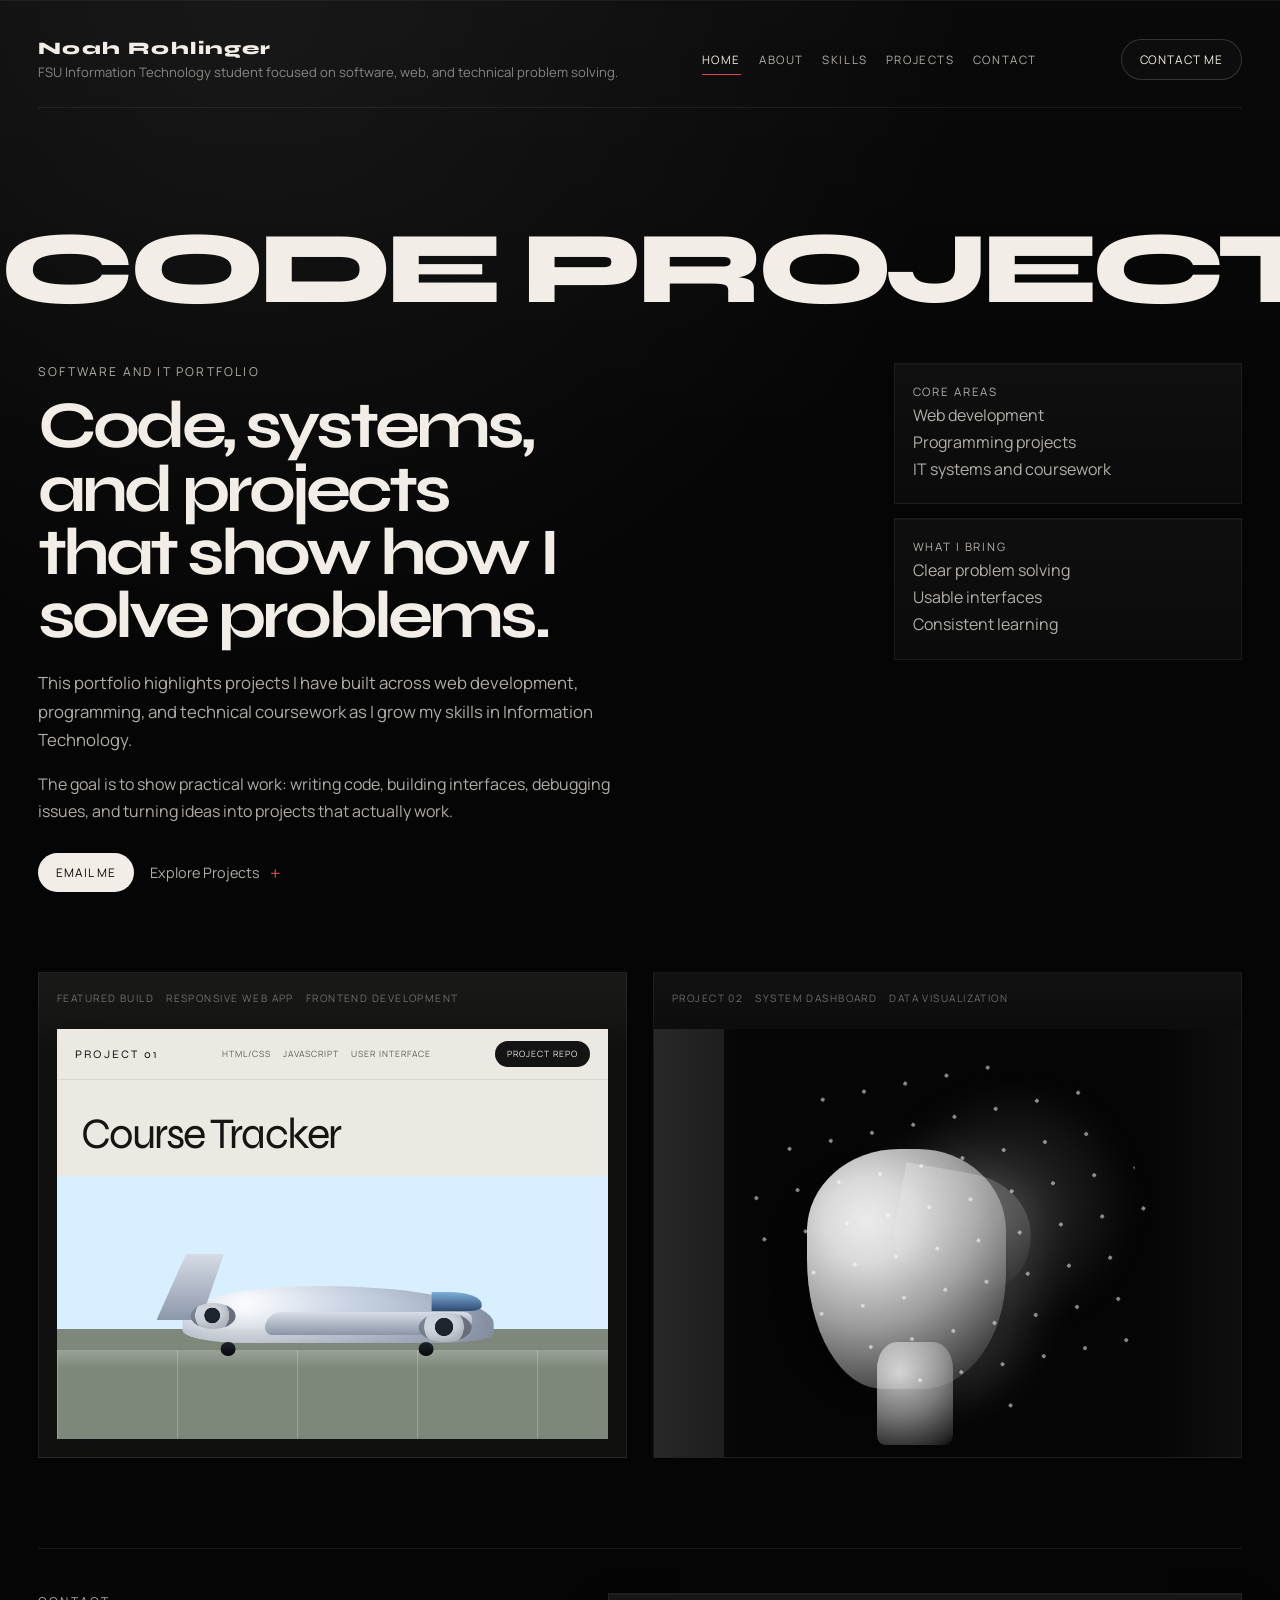
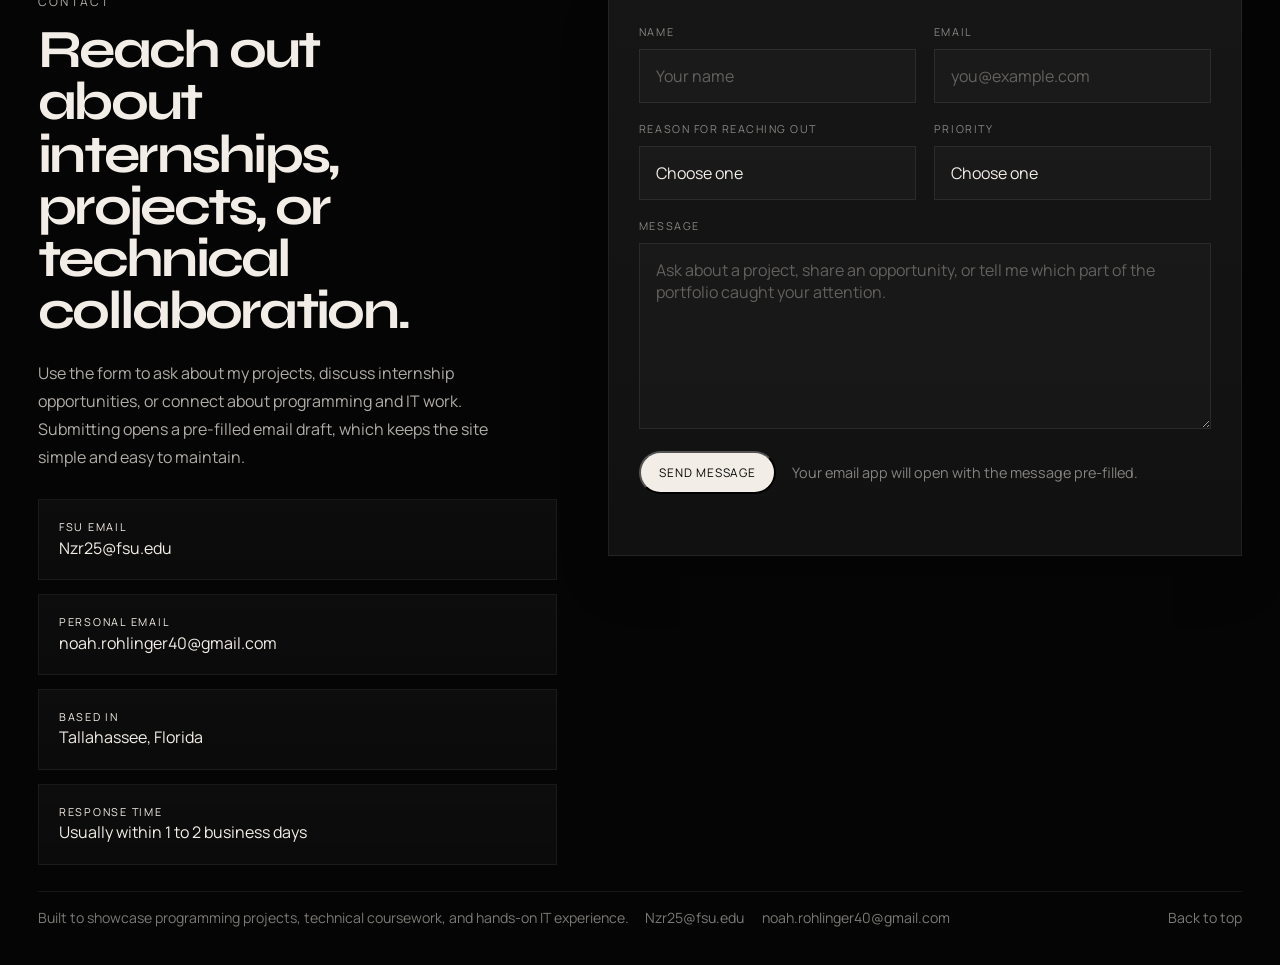
==== index.html @ ef9f2989 "Add files via upload This was in one Vibe code session. Got a lot of work done, honestly. made it so" ====
<!DOCTYPE html>
<html lang="en">
  <head>
    <meta charset="UTF-8" />
    <meta name="viewport" content="width=device-width, initial-scale=1.0" />
    <title>Noah Rohlinger | IT Portfolio</title>
    <link rel="preconnect" href="https://fonts.googleapis.com" />
    <link rel="preconnect" href="https://fonts.gstatic.com" crossorigin />
    <link
      href="https://fonts.googleapis.com/css2?family=Manrope:wght@400;500;700;800&family=Syne:wght@500;700;800&display=swap"
      rel="stylesheet"
    />
    <link rel="stylesheet" href="style.css" />
  </head>
  <body>
    <div class="page-shell">
      <main class="portfolio-stage" id="top">
        <header class="topbar">
          <div class="brand-lockup">
            <a class="brand" href="index.html">Noah Rohlinger</a>
            <p class="brand-note">
              FSU Information Technology student focused on software, web, and
              technical problem solving.
            </p>
          </div>

          <nav class="main-nav" aria-label="Primary">
            <a href="index.html" aria-current="page">Home</a>
            <a href="about.html">About</a>
            <a href="skills.html">Skills</a>
            <a href="projects.html">Projects</a>
            <a href="contact.html">Contact</a>
          </nav>

          <a class="button button--ghost" href="contact.html">Contact Me</a>
        </header>

        <section class="hero" id="home">
          <div class="marquee" aria-hidden="true">
            <div class="marquee__track">
              <span>CODE PROJECTS</span>
              <span class="marquee__mark">*</span>
              <span>CODE PROJECTS</span>
              <span class="marquee__mark">*</span>
              <span>CODE PROJECTS</span>
              <span class="marquee__mark">*</span>
              <span>CODE PROJECTS</span>
              <span class="marquee__mark">*</span>
              <span>CODE PROJECTS</span>
              <span class="marquee__mark">*</span>
              <span>CODE PROJECTS</span>
            </div>
          </div>

          <div class="hero__content" id="about">
            <div class="hero__copy">
              <p class="eyebrow">Software and IT Portfolio</p>
              <h1>Code, systems, and projects that show how I solve problems.</h1>
              <p class="hero__lede">
                This portfolio highlights projects I have built across web
                development, programming, and technical coursework as I grow my
                skills in Information Technology.
              </p>
              <p class="hero__body">
                The goal is to show practical work: writing code, building
                interfaces, debugging issues, and turning ideas into projects
                that actually work.
              </p>
              <div class="hero__actions">
                <a
                  class="button button--solid"
                  href="mailto:noah.rohlinger40@gmail.com,Nzr25@fsu.edu"
                >
                  Email Me</a
                >
                <a class="button button--text" href="projects.html">Explore Projects</a>
              </div>
            </div>

            <aside class="hero__meta" id="services">
              <div class="meta-card">
                <p class="meta-card__label">Core Areas</p>
                <p>Web development</p>
                <p>Programming projects</p>
                <p>IT systems and coursework</p>
              </div>
              <div class="meta-card">
                <p class="meta-card__label">What I Bring</p>
                <p>Clear problem solving</p>
                <p>Usable interfaces</p>
                <p>Consistent learning</p>
              </div>
            </aside>
          </div>
        </section>

        <section class="gallery" id="work">
          <article class="project-card project-card--jet" data-tilt-card>
            <div class="project-card__chrome">
              <span>Featured build</span>
              <span>Responsive web app</span>
              <span>Frontend development</span>
            </div>
            <div class="project-window">
              <div class="project-window__top">
                <span class="project-window__brand">PROJECT 01</span>
                <div class="project-window__nav">
                  <span>HTML/CSS</span>
                  <span>JavaScript</span>
                  <span>User interface</span>
                </div>
                <span class="project-window__action">Project repo</span>
              </div>
              <div class="project-window__title">Course Tracker</div>
              <div class="airstrip-scene" aria-hidden="true">
                <div class="jet">
                  <span class="jet__body"></span>
                  <span class="jet__wing"></span>
                  <span class="jet__tail"></span>
                  <span class="jet__engine jet__engine--front"></span>
                  <span class="jet__engine jet__engine--rear"></span>
                  <span class="jet__wheel jet__wheel--front"></span>
                  <span class="jet__wheel jet__wheel--rear"></span>
                </div>
              </div>
            </div>
          </article>

          <article class="project-card project-card--portrait" data-tilt-card>
            <div class="project-card__chrome">
              <span>Project 02</span>
              <span>System dashboard</span>
              <span>Data visualization</span>
            </div>
            <div class="portrait-scene" aria-hidden="true">
              <div class="portrait-glow"></div>
              <div class="portrait-head"></div>
              <div class="portrait-neck"></div>
              <div class="portrait-veil"></div>
            </div>
          </article>
        </section>

        <section class="contact-section" id="contact">
          <div class="contact-section__intro">
            <p class="eyebrow">Contact</p>
            <h2>Reach out about internships, projects, or technical collaboration.</h2>
            <p class="contact-section__lede">
              Use the form to ask about my projects, discuss internship
              opportunities, or connect about programming and IT work.
              Submitting opens a pre-filled email draft, which keeps the site
              simple and easy to maintain.
            </p>

            <div class="contact-details">
              <div class="contact-details__card">
                <p class="contact-details__label">FSU Email</p>
                <a href="mailto:Nzr25@fsu.edu">Nzr25@fsu.edu</a>
              </div>
              <div class="contact-details__card">
                <p class="contact-details__label">Personal Email</p>
                <a href="mailto:noah.rohlinger40@gmail.com"
                  >noah.rohlinger40@gmail.com</a
                >
              </div>
              <div class="contact-details__card">
                <p class="contact-details__label">Based In</p>
                <p>Tallahassee, Florida</p>
              </div>
              <div class="contact-details__card">
                <p class="contact-details__label">Response Time</p>
                <p>Usually within 1 to 2 business days</p>
              </div>
            </div>
          </div>

          <form class="contact-form" data-contact-form>
            <div class="contact-form__grid">
              <label class="field">
                <span class="field__label">Name</span>
                <input type="text" name="name" placeholder="Your name" required />
              </label>

              <label class="field">
                <span class="field__label">Email</span>
                <input
                  type="email"
                  name="email"
                  placeholder="you@example.com"
                  required
                />
              </label>

              <label class="field">
                <span class="field__label">Reason For Reaching Out</span>
                <select name="projectType" required>
                  <option value="">Choose one</option>
                  <option>Internship opportunity</option>
                  <option>Project collaboration</option>
                  <option>Portfolio feedback</option>
                  <option>Technical question</option>
                </select>
              </label>

              <label class="field">
                <span class="field__label">Priority</span>
                <select name="timeline" required>
                  <option value="">Choose one</option>
                  <option>This week</option>
                  <option>This month</option>
                  <option>No rush</option>
                  <option>Just saying hello</option>
                </select>
              </label>
            </div>

            <label class="field field--full">
              <span class="field__label">Message</span>
              <textarea
                name="message"
                rows="7"
                placeholder="Ask about a project, share an opportunity, or tell me which part of the portfolio caught your attention."
                required
              ></textarea>
            </label>

            <div class="contact-form__footer">
              <button class="button button--solid" type="submit">Send Message</button>
              <p class="contact-form__note">
                Your email app will open with the message pre-filled.
              </p>
            </div>

            <p class="contact-form__status" data-form-status aria-live="polite"></p>
          </form>
        </section>

        <footer class="site-footer">
          <p class="site-footer__note">
            Built to showcase programming projects, technical coursework, and
            hands-on IT experience.
          </p>
          <div class="site-footer__emails">
            <a class="site-footer__mail" href="mailto:Nzr25@fsu.edu"
              >Nzr25@fsu.edu</a
            >
            <a
              class="site-footer__mail"
              href="mailto:noah.rohlinger40@gmail.com"
              >noah.rohlinger40@gmail.com</a
            >
          </div>
          <a class="site-footer__top" href="#top">Back to top</a>
        </footer>
      </main>
    </div>

    <script src="script.js"></script>
  </body>
</html>
---- style.css ----
:root {
  --sky: #b8d5f2;
  --sky-shadow: #9fbfe4;
  --canvas: #050505;
  --canvas-soft: #0f0f0f;
  --line: rgba(255, 255, 255, 0.07);
  --text: #f2ede6;
  --muted: rgba(242, 237, 230, 0.72);
  --muted-soft: rgba(242, 237, 230, 0.52);
  --accent: #dd4a41;
  --accent-dark: #991c16;
  --card: #111110;
  --panel-border: rgba(255, 255, 255, 0.06);
  --panel-fill: rgba(255, 255, 255, 0.025);
}

*,
*::before,
*::after {
  box-sizing: border-box;
}

html {
  scroll-behavior: smooth;
}

body {
  margin: 0;
  min-height: 100vh;
  background: var(--canvas);
  color: var(--text);
  font-family: "Manrope", sans-serif;
}

a {
  color: inherit;
  text-decoration: none;
}

button {
  font: inherit;
}

.page-shell {
  padding: 0;
}

.portfolio-stage {
  position: relative;
  max-width: none;
  margin: 0 auto;
  min-height: 100vh;
  padding: clamp(24px, 3vw, 38px);
  overflow: hidden;
  background:
    radial-gradient(circle at 20% 0%, rgba(255, 255, 255, 0.06), transparent 26%),
    linear-gradient(180deg, rgba(255, 255, 255, 0.02), transparent 18%),
    var(--canvas);
  border: 0;
  box-shadow: inset 0 1px 0 rgba(255, 255, 255, 0.05);
}

.topbar {
  position: relative;
  z-index: 2;
  display: grid;
  grid-template-columns: auto 1fr auto;
  align-items: center;
  gap: 24px;
  padding-bottom: 26px;
  border-bottom: 1px solid var(--line);
}

.brand-lockup {
  display: grid;
  gap: 4px;
}

.brand {
  font-family: "Syne", sans-serif;
  font-size: 1.1rem;
  font-weight: 800;
  letter-spacing: 0.08em;
}

.brand-note {
  margin: 0;
  color: var(--muted-soft);
  font-size: 0.82rem;
}

.main-nav {
  display: flex;
  justify-content: center;
  flex-wrap: wrap;
  gap: 18px;
  text-transform: uppercase;
  font-size: 0.72rem;
  letter-spacing: 0.14em;
}

.main-nav a {
  position: relative;
  color: var(--muted);
  transition: color 180ms ease;
}

.main-nav a:hover,
.main-nav a:focus-visible {
  color: var(--text);
}

.main-nav a[aria-current="page"] {
  color: var(--text);
}

.main-nav a[aria-current="page"]::after {
  content: "";
  position: absolute;
  left: 0;
  right: 0;
  bottom: -8px;
  height: 1px;
  background: var(--accent);
}

.button {
  display: inline-flex;
  align-items: center;
  justify-content: center;
  gap: 10px;
  border-radius: 999px;
  transition:
    transform 180ms ease,
    background-color 180ms ease,
    color 180ms ease,
    border-color 180ms ease;
}

.button:hover,
.button:focus-visible {
  transform: translateY(-1px);
}

.button--ghost,
.button--solid {
  padding: 11px 18px;
  text-transform: uppercase;
  letter-spacing: 0.08em;
  font-size: 0.74rem;
}

.button--ghost {
  border: 1px solid rgba(255, 255, 255, 0.16);
  background: rgba(255, 255, 255, 0.02);
}

.button--solid {
  background: var(--text);
  color: #070707;
}

.button--text {
  color: var(--muted);
  font-size: 0.9rem;
}

.button--text::after {
  content: "+";
  color: var(--accent);
  font-size: 1.15rem;
}

.hero {
  position: relative;
  padding: clamp(74px, 9vw, 120px) 0 clamp(38px, 5vw, 56px);
}

.marquee {
  overflow: hidden;
  margin-inline: calc(clamp(24px, 3vw, 38px) * -1);
}

.marquee__track {
  display: inline-flex;
  align-items: center;
  gap: 22px;
  min-width: max-content;
  padding-right: 22px;
  font-family: "Syne", sans-serif;
  font-size: clamp(3.6rem, 8vw, 7.8rem);
  font-weight: 800;
  letter-spacing: -0.06em;
  line-height: 0.9;
  text-transform: uppercase;
  animation: marquee 22s linear infinite;
}

.marquee__mark {
  color: var(--accent);
  font-size: 0.8em;
}

.hero__content {
  position: relative;
  z-index: 1;
  display: grid;
  grid-template-columns: minmax(0, 1.25fr) minmax(250px, 0.55fr);
  gap: clamp(28px, 5vw, 72px);
  align-items: start;
  margin-top: clamp(34px, 4vw, 48px);
}

.hero__copy {
  max-width: 720px;
}

.eyebrow {
  margin: 0 0 14px;
  color: var(--muted);
  text-transform: uppercase;
  letter-spacing: 0.18em;
  font-size: 0.76rem;
}

.hero h1 {
  margin: 0;
  max-width: 11ch;
  font-family: "Syne", sans-serif;
  font-size: clamp(3rem, 5.2vw, 5.1rem);
  line-height: 0.95;
  letter-spacing: -0.06em;
}

.hero__lede,
.hero__body {
  max-width: 60ch;
  color: var(--muted);
  line-height: 1.7;
}

.hero__lede {
  margin: 22px 0 0;
  font-size: 1.05rem;
}

.hero__body {
  margin: 16px 0 0;
}

.hero__actions {
  display: flex;
  flex-wrap: wrap;
  gap: 16px;
  margin-top: 28px;
}

.hero__meta {
  display: grid;
  gap: 14px;
}

.meta-card {
  padding: 18px 18px 20px;
  background: linear-gradient(180deg, rgba(255, 255, 255, 0.04), var(--panel-fill));
  border: 1px solid var(--panel-border);
  box-shadow: inset 0 1px 0 rgba(255, 255, 255, 0.03);
}

.meta-card p {
  margin: 0;
  line-height: 1.7;
  color: var(--muted);
}

.meta-card__label {
  margin-bottom: 8px;
  font-size: 0.72rem;
  letter-spacing: 0.16em;
  text-transform: uppercase;
  color: var(--text);
}

.gallery {
  display: grid;
  grid-template-columns: repeat(2, minmax(0, 1fr));
  gap: clamp(20px, 2vw, 32px);
  padding-top: clamp(10px, 2vw, 24px);
}

.subpage-hero {
  padding: clamp(74px, 9vw, 120px) 0 clamp(24px, 4vw, 42px);
}

.subpage-hero__content {
  max-width: 780px;
}

.subpage-hero h1 {
  margin: 0;
  max-width: 11ch;
  font-family: "Syne", sans-serif;
  font-size: clamp(2.9rem, 5vw, 5rem);
  line-height: 0.96;
  letter-spacing: -0.06em;
}

.subpage-hero__lede {
  max-width: 58ch;
  margin: 22px 0 0;
  color: var(--muted);
  line-height: 1.75;
  font-size: 1.04rem;
}

.subpage-grid,
.subpage-columns,
.skill-groups {
  display: grid;
  grid-template-columns: repeat(2, minmax(0, 1fr));
  gap: clamp(20px, 3vw, 32px);
  margin-top: clamp(28px, 4vw, 42px);
}

.subpage-panel,
.project-entry {
  padding: clamp(22px, 3vw, 30px);
  background: linear-gradient(180deg, rgba(255, 255, 255, 0.035), var(--panel-fill));
  border: 1px solid var(--panel-border);
  box-shadow: inset 0 1px 0 rgba(255, 255, 255, 0.03);
}

.subpage-panel h2,
.project-entry h2 {
  margin: 0;
  font-family: "Syne", sans-serif;
  font-size: clamp(1.55rem, 2.6vw, 2.2rem);
  line-height: 1.02;
  letter-spacing: -0.04em;
}

.subpage-panel p {
  margin: 16px 0 0;
  color: var(--muted);
  line-height: 1.75;
}

.subpage-list {
  display: grid;
  gap: 0;
  margin: 18px 0 0;
  padding: 0;
  list-style: none;
}

.subpage-list li {
  padding: 16px 0;
  border-top: 1px solid var(--line);
  color: var(--muted);
  line-height: 1.7;
}

.subpage-list li:first-child {
  padding-top: 0;
  border-top: 0;
}

.subpage-list strong {
  display: block;
  margin-bottom: 4px;
  color: var(--text);
  font-weight: 700;
}

.project-list {
  display: grid;
  gap: clamp(18px, 3vw, 26px);
  margin-top: clamp(24px, 4vw, 34px);
}

.project-entry {
  display: grid;
  grid-template-columns: minmax(0, 1.35fr) minmax(220px, 0.65fr);
  gap: clamp(20px, 3vw, 32px);
}

.project-entry p {
  margin: 14px 0 0;
  color: var(--muted);
  line-height: 1.75;
}

.project-entry__meta {
  display: grid;
  align-content: start;
  gap: 12px;
}

.project-entry__label {
  margin: 0;
  color: var(--text);
  text-transform: uppercase;
  letter-spacing: 0.16em;
  font-size: 0.68rem;
}

.project-entry__stack {
  margin: 0;
  color: var(--muted-soft);
  text-transform: uppercase;
  letter-spacing: 0.12em;
  font-size: 0.76rem;
}

.contact-section {
  display: grid;
  grid-template-columns: minmax(0, 0.9fr) minmax(320px, 1.1fr);
  gap: clamp(26px, 4vw, 54px);
  align-items: start;
  margin-top: clamp(40px, 7vw, 92px);
  padding-top: clamp(28px, 4vw, 44px);
  border-top: 1px solid var(--line);
}

.contact-page {
  margin-top: 0;
  padding-top: 0;
  border-top: 0;
}

.contact-section__intro h2 {
  margin: 0;
  max-width: 10ch;
  font-family: "Syne", sans-serif;
  font-size: clamp(2.4rem, 4.2vw, 4.4rem);
  line-height: 0.97;
  letter-spacing: -0.05em;
}

.contact-section__lede {
  max-width: 48ch;
  margin: 22px 0 0;
  color: var(--muted);
  line-height: 1.75;
}

.contact-details {
  display: grid;
  gap: 14px;
  margin-top: 28px;
}

.contact-details__card {
  padding: 18px 20px;
  background: linear-gradient(180deg, rgba(255, 255, 255, 0.03), var(--panel-fill));
  border: 1px solid var(--panel-border);
}

.contact-details__card p,
.contact-details__card a {
  margin: 0;
  color: var(--text);
  line-height: 1.6;
}

.contact-details__label {
  margin-bottom: 6px;
  color: var(--muted-soft);
  text-transform: uppercase;
  letter-spacing: 0.16em;
  font-size: 0.68rem;
}

.contact-form {
  padding: clamp(22px, 3vw, 30px);
  background:
    linear-gradient(180deg, rgba(255, 255, 255, 0.035), rgba(255, 255, 255, 0.015)),
    #0d0d0d;
  border: 1px solid var(--panel-border);
  box-shadow:
    inset 0 1px 0 rgba(255, 255, 255, 0.03),
    0 24px 46px rgba(0, 0, 0, 0.18);
}

.contact-form__grid {
  display: grid;
  grid-template-columns: repeat(2, minmax(0, 1fr));
  gap: 18px;
}

.field {
  display: grid;
  gap: 10px;
}

.field--full {
  margin-top: 18px;
}

.field__label {
  color: var(--muted-soft);
  text-transform: uppercase;
  letter-spacing: 0.14em;
  font-size: 0.68rem;
}

.field input,
.field select,
.field textarea {
  width: 100%;
  padding: 15px 16px;
  border: 1px solid rgba(255, 255, 255, 0.08);
  border-radius: 0;
  outline: 0;
  background: rgba(255, 255, 255, 0.02);
  color: var(--text);
  font: inherit;
  transition:
    border-color 180ms ease,
    background-color 180ms ease;
}

.field select {
  appearance: none;
}

.field textarea {
  min-height: 160px;
  resize: vertical;
}

.field input::placeholder,
.field textarea::placeholder {
  color: rgba(242, 237, 230, 0.34);
}

.field input:focus,
.field select:focus,
.field textarea:focus {
  border-color: rgba(242, 237, 230, 0.22);
  background: rgba(255, 255, 255, 0.03);
}

.contact-form__footer {
  display: flex;
  flex-wrap: wrap;
  align-items: center;
  gap: 16px;
  margin-top: 22px;
}

.contact-form__note {
  margin: 0;
  color: var(--muted-soft);
  font-size: 0.9rem;
}

.contact-form__status {
  min-height: 1.2em;
  margin: 14px 0 0;
  color: #f0938d;
  font-size: 0.88rem;
}

.project-card {
  position: relative;
  min-height: clamp(320px, 38vw, 520px);
  padding: 18px;
  background:
    linear-gradient(180deg, rgba(255, 255, 255, 0.035), transparent 16%),
    var(--card);
  border: 1px solid var(--panel-border);
  overflow: hidden;
  transform-style: preserve-3d;
  transition:
    transform 220ms ease,
    border-color 220ms ease,
    box-shadow 220ms ease;
}

.project-card:hover {
  border-color: rgba(255, 255, 255, 0.12);
  box-shadow: 0 18px 34px rgba(0, 0, 0, 0.18);
}

.project-card__chrome {
  display: flex;
  flex-wrap: wrap;
  gap: 12px;
  color: rgba(242, 237, 230, 0.42);
  text-transform: uppercase;
  letter-spacing: 0.14em;
  font-size: 0.64rem;
}

.project-card__chrome span {
  padding: 0 0 8px;
}

.project-window {
  position: absolute;
  inset: 56px 18px 18px;
  display: grid;
  grid-template-rows: auto auto 1fr;
  background: #ece8e2;
  color: #161514;
  overflow: hidden;
  box-shadow: 0 18px 30px rgba(0, 0, 0, 0.08);
}

.project-window__top {
  display: grid;
  grid-template-columns: auto 1fr auto;
  align-items: center;
  gap: 14px;
  padding: 12px 18px;
  border-bottom: 1px solid rgba(0, 0, 0, 0.08);
  font-size: 0.54rem;
  text-transform: uppercase;
  letter-spacing: 0.12em;
}

.project-window__brand {
  font-family: "Syne", sans-serif;
  font-size: 0.72rem;
  letter-spacing: 0.18em;
}

.project-window__nav {
  display: flex;
  justify-content: center;
  gap: 12px;
  color: rgba(22, 21, 20, 0.66);
}

.project-window__action {
  padding: 7px 12px;
  color: #ece8e2;
  background: #151414;
  border-radius: 999px;
}

.project-window__title {
  padding: clamp(18px, 3vw, 28px) 24px 16px;
  font-family: "Syne", sans-serif;
  font-size: clamp(1.9rem, 3.4vw, 3.2rem);
  letter-spacing: -0.04em;
}

.airstrip-scene {
  position: relative;
  overflow: hidden;
  background:
    linear-gradient(180deg, #d7efff 0 58%, #7d887a 58% 100%);
}

.airstrip-scene::before {
  content: "";
  position: absolute;
  inset: auto 0 0;
  height: 34%;
  background:
    linear-gradient(180deg, rgba(255, 255, 255, 0.22), transparent 20%),
    linear-gradient(90deg, rgba(255, 255, 255, 0.22) 0 1px, transparent 1px 100%);
  background-size: auto, 120px 100%;
}

.jet {
  position: absolute;
  left: 50%;
  bottom: 19%;
  width: min(68%, 430px);
  aspect-ratio: 2.6 / 1;
  transform: translateX(-50%);
}

.jet span {
  position: absolute;
  display: block;
}

.jet__body {
  inset: 28% 7% 32% 10%;
  border-radius: 48% 60% 20% 22% / 56% 70% 18% 24%;
  background:
    radial-gradient(circle at 20% 30%, rgba(255, 255, 255, 0.92), #cdd7e7 40%, #9ca8bb 100%);
  box-shadow: inset -22px -12px 28px rgba(64, 73, 90, 0.28);
}

.jet__body::before {
  content: "";
  position: absolute;
  inset: 12% 4% auto auto;
  width: 16%;
  height: 32%;
  border-radius: 0 65% 24% 0;
  background: linear-gradient(180deg, #7db0da, #2f4b72);
}

.jet__wing {
  left: 32%;
  right: 13%;
  top: 46%;
  height: 16%;
  border-radius: 24px;
  background: linear-gradient(180deg, #d7dee7, #8b95a7);
  transform: skewX(-18deg);
}

.jet__tail {
  left: 3%;
  top: 6%;
  width: 18%;
  height: 46%;
  clip-path: polygon(0 100%, 44% 0, 100% 0, 66% 100%);
  background: linear-gradient(180deg, #d5dce6, #8c97aa);
}

.jet__engine {
  width: 14%;
  height: 20%;
  border-radius: 50%;
  background:
    radial-gradient(circle at 48% 48%, #1f252d 0 28%, #cfd5de 30% 62%, #7b8495 64% 100%);
  box-shadow: inset -8px -4px 10px rgba(0, 0, 0, 0.18);
}

.jet__engine--front {
  right: 13%;
  top: 47%;
}

.jet__engine--rear {
  left: 12%;
  top: 40%;
  width: 12%;
  height: 18%;
}

.jet__wheel {
  bottom: 23%;
  width: 4%;
  height: 10%;
  border-radius: 50%;
  background: linear-gradient(180deg, #20242d, #060707);
}

.jet__wheel--front {
  right: 23%;
}

.jet__wheel--rear {
  left: 20%;
}

.project-card--portrait {
  background:
    linear-gradient(180deg, rgba(255, 255, 255, 0.03), transparent 18%),
    #0a0a0a;
}

.portrait-scene {
  position: absolute;
  inset: 56px 0 0;
  overflow: hidden;
  background:
    linear-gradient(90deg, rgba(255, 255, 255, 0.06), transparent 16%, transparent 84%, rgba(255, 255, 255, 0.04)),
    linear-gradient(90deg, #1b1b1b 0 12%, #050505 12% 100%);
}

.portrait-glow {
  position: absolute;
  inset: 14% 12% auto auto;
  width: 54%;
  height: 54%;
  border-radius: 50%;
  background: radial-gradient(circle, rgba(255, 255, 255, 0.16), transparent 64%);
  filter: blur(12px);
}

.portrait-head,
.portrait-neck {
  position: absolute;
  background:
    radial-gradient(circle at 30% 30%, rgba(255, 255, 255, 0.92), rgba(196, 196, 196, 0.74) 48%, rgba(73, 73, 73, 0.58) 90%, transparent 100%);
}

.portrait-head {
  left: 26%;
  bottom: 16%;
  width: 34%;
  height: 56%;
  border-radius: 46% 44% 42% 38% / 34% 34% 48% 54%;
  filter: grayscale(1) contrast(1.2);
  box-shadow:
    30px 8px 40px rgba(255, 255, 255, 0.12),
    -24px 12px 40px rgba(0, 0, 0, 0.38);
}

.portrait-head::before {
  content: "";
  position: absolute;
  inset: 10% -12% 40% 44%;
  border-radius: 0 50% 46% 46%;
  background: linear-gradient(180deg, rgba(255, 255, 255, 0.4), transparent);
  transform: rotate(10deg);
  opacity: 0.45;
}

.portrait-neck {
  left: 38%;
  bottom: 3%;
  width: 13%;
  height: 24%;
  border-radius: 26% 26% 10% 10%;
  opacity: 0.8;
}

.portrait-veil {
  position: absolute;
  inset: 6% 10% 8% 16%;
  background:
    radial-gradient(circle at 20px 20px, rgba(255, 255, 255, 0.68) 0 1.6px, transparent 1.6px 100%),
    radial-gradient(circle at 54px 54px, rgba(255, 255, 255, 0.34) 0 1.4px, transparent 1.4px 100%);
  background-size: 42px 42px, 42px 42px;
  opacity: 0.78;
  clip-path: polygon(18% 0, 56% 0, 89% 18%, 93% 54%, 83% 89%, 49% 100%, 18% 78%, 0 32%);
  mix-blend-mode: screen;
  filter: blur(0.3px);
  transform: rotate(-11deg);
}

.site-footer {
  display: grid;
  grid-template-columns: auto 1fr auto;
  align-items: center;
  gap: 16px;
  margin-top: clamp(18px, 3vw, 26px);
  padding-top: 16px;
  border-top: 1px solid var(--line);
}

.site-footer__note,
.site-footer__mail,
.site-footer__top {
  color: rgba(242, 237, 230, 0.5);
  font-size: 0.88rem;
}

.site-footer__note {
  margin: 0;
}

.site-footer__emails {
  display: flex;
  flex-wrap: wrap;
  gap: 10px 18px;
}

.site-footer__mail,
.site-footer__top {
  transition: color 180ms ease;
}

.site-footer__mail:hover,
.site-footer__mail:focus-visible,
.site-footer__top:hover,
.site-footer__top:focus-visible {
  color: var(--text);
}

[data-tilt-card] {
  will-change: transform;
}

@keyframes marquee {
  from {
    transform: translateX(0);
  }

  to {
    transform: translateX(-28%);
  }
}

@media (max-width: 1080px) {
  .topbar {
    grid-template-columns: 1fr;
    justify-items: start;
  }

  .main-nav {
    justify-content: flex-start;
  }

  .hero__content,
  .gallery,
  .subpage-grid,
  .subpage-columns,
  .skill-groups,
  .contact-section,
  .site-footer,
  .project-entry {
    grid-template-columns: 1fr;
  }
}

@media (max-width: 700px) {
  .portfolio-stage {
    padding: 18px;
  }

  .hero {
    padding-top: 72px;
  }

  .marquee {
    margin-inline: -18px;
  }

  .marquee__track {
    gap: 14px;
    animation-duration: 16s;
  }

  .project-card {
    min-height: 280px;
    padding: 14px;
  }

  .project-window {
    inset: 48px 14px 14px;
  }

  .project-window__top {
    grid-template-columns: 1fr;
    justify-items: start;
  }

  .project-window__nav {
    justify-content: flex-start;
    flex-wrap: wrap;
  }

  .contact-form__grid {
    grid-template-columns: 1fr;
  }

  .site-footer {
    gap: 12px;
  }

  .site-footer__note,
  .site-footer__mail,
  .site-footer__top,
  .contact-form__note {
    font-size: 0.82rem;
  }
}

@media (prefers-reduced-motion: reduce) {
  html {
    scroll-behavior: auto;
  }

  .button,
  .project-card,
  .marquee__track {
    transition: none;
    animation: none;
  }
}
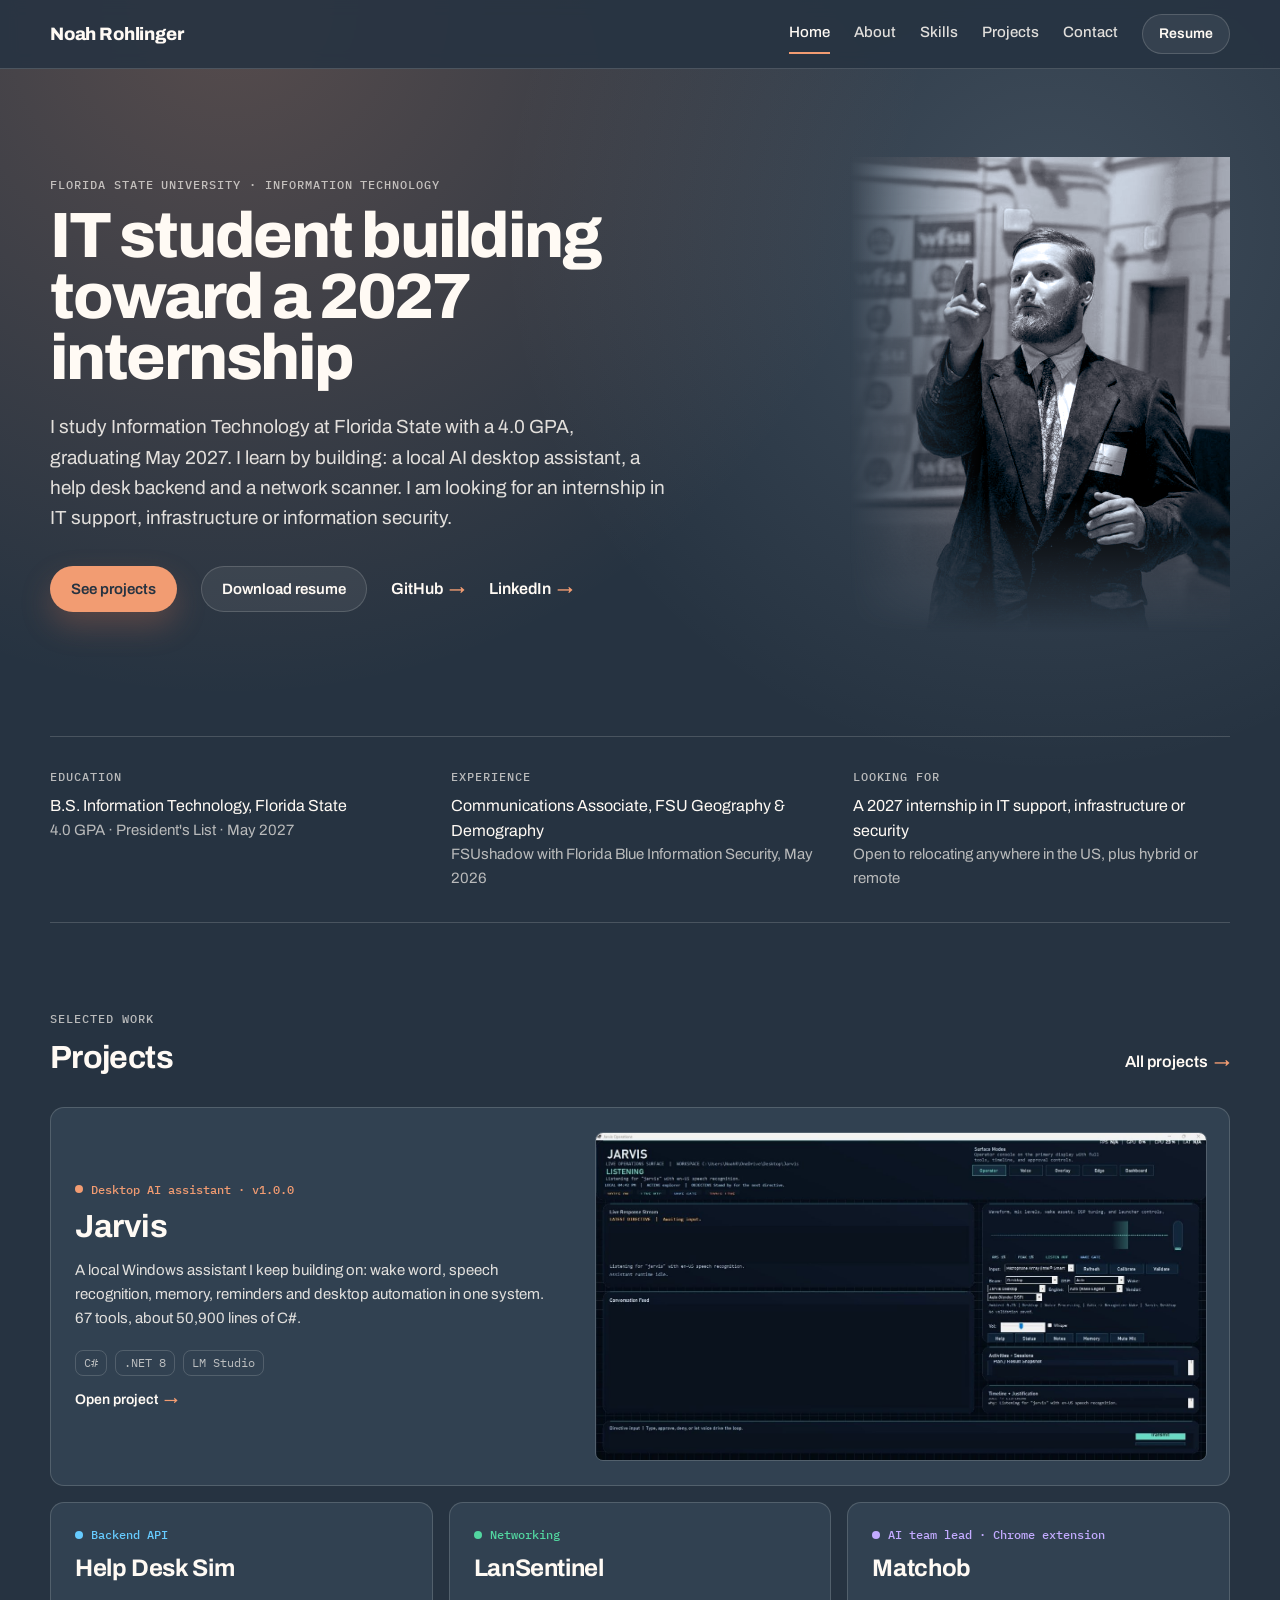
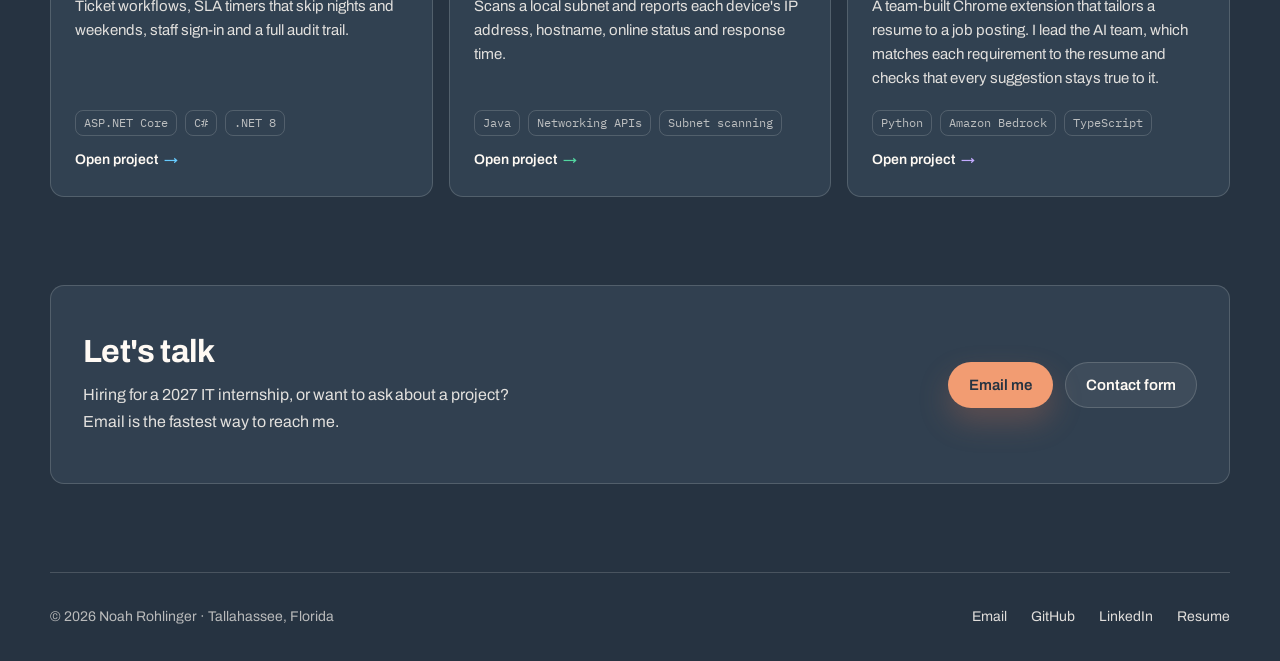
==== commit 25a5a028: "Redesign the site on the Noah Portfolio design system All pages rebuilt on redesign.css, phone menu " ====
--- a/index.html
+++ b/index.html
@@ -3,258 +3,161 @@
   <head>
     <meta charset="UTF-8" />
     <meta name="viewport" content="width=device-width, initial-scale=1.0" />
+    <meta name="description" content="Florida State University Information Technology student (4.0 GPA, B.S. expected May 2027) with experience in network troubleshooting, backend API development, and IT service workflows. Seeking a 2027 internship in IT support, infrastructure, or information security." />
+    <link rel="icon" href="favicon.ico" sizes="any" />
+    <link rel="apple-touch-icon" href="apple-touch-icon.png" />
+    <link rel="canonical" href="https://noahrohling.netlify.app/" />
+    <meta property="og:title" content="Noah Rohlinger | IT Portfolio" />
+    <meta property="og:description" content="Florida State University Information Technology student (4.0 GPA, B.S. expected May 2027) with experience in network troubleshooting, backend API development, and IT service workflows. Seeking a 2027 internship in IT support, infrastructure, or information security." />
+    <meta property="og:type" content="website" />
+    <meta property="og:url" content="https://noahrohling.netlify.app/" />
+    <meta property="og:image" content="https://noahrohling.netlify.app/social-card.png" />
+    <meta property="og:image:width" content="1200" />
+    <meta property="og:image:height" content="630" />
+    <meta name="twitter:card" content="summary_large_image" />
     <title>Noah Rohlinger | IT Portfolio</title>
     <link rel="preconnect" href="https://fonts.googleapis.com" />
     <link rel="preconnect" href="https://fonts.gstatic.com" crossorigin />
-    <link
-      href="https://fonts.googleapis.com/css2?family=Manrope:wght@400;500;700;800&family=Syne:wght@500;700;800&display=swap"
-      rel="stylesheet"
-    />
-    <link rel="stylesheet" href="style.css" />
+    <link rel="stylesheet" href="https://fonts.googleapis.com/css2?family=Archivo:wght@400;500;600;700;800&amp;family=IBM+Plex+Mono:wght@400;500&amp;display=swap" />
+    <link rel="stylesheet" href="redesign.css" />
   </head>
-  <body>
-    <div class="page-shell">
-      <main class="portfolio-stage" id="top">
-        <header class="topbar">
-          <div class="brand-lockup">
-            <a class="brand" href="index.html">Noah Rohlinger</a>
-            <p class="brand-note">
-              FSU Information Technology student focused on software, web, and
-              technical problem solving.
-            </p>
+  <body class="np-page">
+    <a class="np-skip" href="#main-content">Skip to main content</a>
+
+    <header class="np-header">
+      <div class="np-wrap np-header__inner">
+        <a class="np-brand" href="index.html">Noah Rohlinger</a>
+        <nav class="np-nav" id="site-nav" aria-label="Primary">
+          <a href="index.html" aria-current="page">Home</a>
+          <a href="about.html">About</a>
+          <a href="skills.html">Skills</a>
+          <a href="projects.html">Projects</a>
+          <a href="contact.html">Contact</a>
+        </nav>
+        <a class="np-btn np-btn--ghost np-btn--sm" href="resume.pdf" target="_blank" rel="noopener noreferrer">Resume</a>
+        <button class="np-menu-btn" type="button" aria-controls="site-nav" aria-expanded="false">Menu</button>
+      </div>
+    </header>
+
+    <main class="np-wrap" id="main-content">
+      <!-- Hero: who Noah is and what he wants, all on the first screen. -->
+      <section class="np-hero">
+        <div>
+          <p class="np-eyebrow">Florida State University &middot; Information Technology</p>
+          <h1>IT student building toward a 2027 internship</h1>
+          <p class="np-hero__lede">
+            I study Information Technology at Florida State with a 4.0 GPA,
+            graduating May 2027. I learn by building: a local AI desktop
+            assistant, a help desk backend and a network scanner. I am looking
+            for an internship in IT support, infrastructure or information
+            security.
+          </p>
+          <div class="np-hero__actions">
+            <a class="np-btn np-btn--primary" href="#work">See projects</a>
+            <a class="np-btn np-btn--ghost" href="resume.pdf" target="_blank" rel="noopener noreferrer">Download resume</a>
+            <a class="np-link" href="https://github.com/noahrohlinger40-commits" target="_blank" rel="noopener noreferrer">GitHub</a>
+            <a class="np-link" href="https://www.linkedin.com/in/noah-rohlinger" target="_blank" rel="noopener noreferrer">LinkedIn</a>
           </div>
+        </div>
+        <div class="np-hero__photo np-photo np-photo--fade">
+          <img src="photos/noah-presenting.jpg" alt="Noah Rohlinger presenting Jarvis to the CCI Leadership Board" width="640" height="800" style="object-position: 55% 25%" />
+        </div>
+      </section>
 
-          <nav class="main-nav" aria-label="Primary">
-            <a href="index.html" aria-current="page">Home</a>
-            <a href="about.html">About</a>
-            <a href="skills.html">Skills</a>
-            <a href="projects.html">Projects</a>
-            <a href="contact.html">Contact</a>
-          </nav>
+      <!-- Quick facts: one or two lines each; the full story lives on the About page. -->
+      <section class="np-section" aria-label="Quick facts">
+        <dl class="np-facts">
+          <div>
+            <dt>Education</dt>
+            <dd>B.S. Information Technology, Florida State<span>4.0 GPA &middot; President's List &middot; May 2027</span></dd>
+          </div>
+          <div>
+            <dt>Experience</dt>
+            <dd>Communications Associate, FSU Geography &amp; Demography<span>FSUshadow with Florida Blue Information Security, May 2026</span></dd>
+          </div>
+          <div>
+            <dt>Looking for</dt>
+            <dd>A 2027 internship in IT support, infrastructure or security<span>Open to relocating anywhere in the US, plus hybrid or remote</span></dd>
+          </div>
+        </dl>
+      </section>
 
-          <a class="button button--ghost" href="contact.html">Contact Me</a>
-        </header>
+      <!-- Featured projects: Jarvis leads with a screenshot; each card uses its project colour class. -->
+      <section class="np-section" id="work">
+        <div class="np-section__head">
+          <div>
+            <p class="np-eyebrow">Selected work</p>
+            <h2>Projects</h2>
+          </div>
+          <a class="np-link" href="projects.html">All projects</a>
+        </div>
+        <div class="np-grid">
+          <a class="np-card np-project np-project--wide" href="jarvis.html">
+            <div class="np-project__body">
+              <p class="np-project__kind">Desktop AI assistant &middot; v1.0.0</p>
+              <h3 class="np-project__name">Jarvis</h3>
+              <p>A local Windows assistant I keep building on: wake word, speech recognition, memory, reminders and desktop automation in one system. 67 tools, about 50,900 lines of C#.</p>
+              <ul class="np-tags"><li class="np-tag">C#</li><li class="np-tag">.NET 8</li><li class="np-tag">LM Studio</li></ul>
+              <span class="np-project__more">Open project</span>
+            </div>
+            <img class="np-project__shot" src="screenshots/jarvis-operations-surface.jpg" alt="Jarvis operations surface with the live response stream, microphone levels and controls" width="1362" height="731" loading="lazy" />
+          </a>
+          <a class="np-card np-project np-project--blue" href="helpdesk-sim.html">
+            <p class="np-project__kind">Backend API</p>
+            <h3 class="np-project__name">Help Desk Sim</h3>
+            <p>Ticket workflows, SLA timers that skip nights and weekends, staff sign-in and a full audit trail.</p>
+            <ul class="np-tags"><li class="np-tag">ASP.NET Core</li><li class="np-tag">C#</li><li class="np-tag">.NET 8</li></ul>
+            <span class="np-project__more">Open project</span>
+          </a>
+          <a class="np-card np-project np-project--green" href="lansentinel.html">
+            <p class="np-project__kind">Networking</p>
+            <h3 class="np-project__name">LanSentinel</h3>
+            <p>Scans a local subnet and reports each device's IP address, hostname, online status and response time.</p>
+            <ul class="np-tags"><li class="np-tag">Java</li><li class="np-tag">Networking APIs</li><li class="np-tag">Subnet scanning</li></ul>
+            <span class="np-project__more">Open project</span>
+          </a>
+          <a class="np-card np-project np-project--violet" href="matchob.html">
+            <p class="np-project__kind">AI team lead &middot; Chrome extension</p>
+            <h3 class="np-project__name">Matchob</h3>
+            <p>A team-built Chrome extension that tailors a resume to a job posting. I lead the AI team, which matches each requirement to the resume and checks that every suggestion stays true to it.</p>
+            <ul class="np-tags"><li class="np-tag">Python</li><li class="np-tag">Amazon Bedrock</li><li class="np-tag">TypeScript</li></ul>
+            <span class="np-project__more">Open project</span>
+          </a>
+        </div>
+      </section>
 
-        <section class="hero" id="home">
-          <div class="marquee" aria-hidden="true">
-            <div class="marquee__track">
-              <span>CODE PROJECTS</span>
-              <span class="marquee__mark">*</span>
-              <span>CODE PROJECTS</span>
-              <span class="marquee__mark">*</span>
-              <span>CODE PROJECTS</span>
-              <span class="marquee__mark">*</span>
-              <span>CODE PROJECTS</span>
-              <span class="marquee__mark">*</span>
-              <span>CODE PROJECTS</span>
-              <span class="marquee__mark">*</span>
-              <span>CODE PROJECTS</span>
-            </div>
+      <!-- One contact band; the full form stays on contact.html. -->
+      <section class="np-section">
+        <div class="np-cta">
+          <div>
+            <h2>Let's talk</h2>
+            <p>Hiring for a 2027 IT internship, or want to ask about a project? Email is the fastest way to reach me.</p>
           </div>
+          <div class="np-cta__actions">
+            <a class="np-btn np-btn--primary" href="mailto:noah.rohlinger40@gmail.com">Email me</a>
+            <a class="np-btn np-btn--ghost" href="contact.html">Contact form</a>
+          </div>
+        </div>
+      </section>
+    </main>
 
-          <div class="hero__content" id="about">
-            <div class="hero__copy">
-              <p class="eyebrow">Software and IT Portfolio</p>
-              <h1>Code, systems, and projects that show how I solve problems.</h1>
-              <p class="hero__lede">
-                This portfolio highlights projects I have built across web
-                development, programming, and technical coursework as I grow my
-                skills in Information Technology.
-              </p>
-              <p class="hero__body">
-                The goal is to show practical work: writing code, building
-                interfaces, debugging issues, and turning ideas into projects
-                that actually work.
-              </p>
-              <div class="hero__actions">
-                <a
-                  class="button button--solid"
-                  href="mailto:noah.rohlinger40@gmail.com,Nzr25@fsu.edu"
-                >
-                  Email Me</a
-                >
-                <a class="button button--text" href="projects.html">Explore Projects</a>
-              </div>
-            </div>
+    <footer class="np-wrap np-footer">
+      <span>&copy; 2026 Noah Rohlinger &middot; Tallahassee, Florida</span>
+      <nav aria-label="Elsewhere">
+        <a href="mailto:noah.rohlinger40@gmail.com">Email</a>
+        <a href="https://github.com/noahrohlinger40-commits" target="_blank" rel="noopener noreferrer">GitHub</a>
+        <a href="https://www.linkedin.com/in/noah-rohlinger" target="_blank" rel="noopener noreferrer">LinkedIn</a>
+        <a href="resume.pdf" target="_blank" rel="noopener noreferrer">Resume</a>
+      </nav>
+    </footer>
 
-            <aside class="hero__meta" id="services">
-              <div class="meta-card">
-                <p class="meta-card__label">Core Areas</p>
-                <p>Web development</p>
-                <p>Programming projects</p>
-                <p>IT systems and coursework</p>
-              </div>
-              <div class="meta-card">
-                <p class="meta-card__label">What I Bring</p>
-                <p>Clear problem solving</p>
-                <p>Usable interfaces</p>
-                <p>Consistent learning</p>
-              </div>
-            </aside>
-          </div>
-        </section>
-
-        <section class="gallery" id="work">
-          <article class="project-card project-card--jet" data-tilt-card>
-            <div class="project-card__chrome">
-              <span>Featured build</span>
-              <span>Responsive web app</span>
-              <span>Frontend development</span>
-            </div>
-            <div class="project-window">
-              <div class="project-window__top">
-                <span class="project-window__brand">PROJECT 01</span>
-                <div class="project-window__nav">
-                  <span>HTML/CSS</span>
-                  <span>JavaScript</span>
-                  <span>User interface</span>
-                </div>
-                <span class="project-window__action">Project repo</span>
-              </div>
-              <div class="project-window__title">Course Tracker</div>
-              <div class="airstrip-scene" aria-hidden="true">
-                <div class="jet">
-                  <span class="jet__body"></span>
-                  <span class="jet__wing"></span>
-                  <span class="jet__tail"></span>
-                  <span class="jet__engine jet__engine--front"></span>
-                  <span class="jet__engine jet__engine--rear"></span>
-                  <span class="jet__wheel jet__wheel--front"></span>
-                  <span class="jet__wheel jet__wheel--rear"></span>
-                </div>
-              </div>
-            </div>
-          </article>
-
-          <article class="project-card project-card--portrait" data-tilt-card>
-            <div class="project-card__chrome">
-              <span>Project 02</span>
-              <span>System dashboard</span>
-              <span>Data visualization</span>
-            </div>
-            <div class="portrait-scene" aria-hidden="true">
-              <div class="portrait-glow"></div>
-              <div class="portrait-head"></div>
-              <div class="portrait-neck"></div>
-              <div class="portrait-veil"></div>
-            </div>
-          </article>
-        </section>
-
-        <section class="contact-section" id="contact">
-          <div class="contact-section__intro">
-            <p class="eyebrow">Contact</p>
-            <h2>Reach out about internships, projects, or technical collaboration.</h2>
-            <p class="contact-section__lede">
-              Use the form to ask about my projects, discuss internship
-              opportunities, or connect about programming and IT work.
-              Submitting opens a pre-filled email draft, which keeps the site
-              simple and easy to maintain.
-            </p>
-
-            <div class="contact-details">
-              <div class="contact-details__card">
-                <p class="contact-details__label">FSU Email</p>
-                <a href="mailto:Nzr25@fsu.edu">Nzr25@fsu.edu</a>
-              </div>
-              <div class="contact-details__card">
-                <p class="contact-details__label">Personal Email</p>
-                <a href="mailto:noah.rohlinger40@gmail.com"
-                  >noah.rohlinger40@gmail.com</a
-                >
-              </div>
-              <div class="contact-details__card">
-                <p class="contact-details__label">Based In</p>
-                <p>Tallahassee, Florida</p>
-              </div>
-              <div class="contact-details__card">
-                <p class="contact-details__label">Response Time</p>
-                <p>Usually within 1 to 2 business days</p>
-              </div>
-            </div>
-          </div>
-
-          <form class="contact-form" data-contact-form>
-            <div class="contact-form__grid">
-              <label class="field">
-                <span class="field__label">Name</span>
-                <input type="text" name="name" placeholder="Your name" required />
-              </label>
-
-              <label class="field">
-                <span class="field__label">Email</span>
-                <input
-                  type="email"
-                  name="email"
-                  placeholder="you@example.com"
-                  required
-                />
-              </label>
-
-              <label class="field">
-                <span class="field__label">Reason For Reaching Out</span>
-                <select name="projectType" required>
-                  <option value="">Choose one</option>
-                  <option>Internship opportunity</option>
-                  <option>Project collaboration</option>
-                  <option>Portfolio feedback</option>
-                  <option>Technical question</option>
-                </select>
-              </label>
-
-              <label class="field">
-                <span class="field__label">Priority</span>
-                <select name="timeline" required>
-                  <option value="">Choose one</option>
-                  <option>This week</option>
-                  <option>This month</option>
-                  <option>No rush</option>
-                  <option>Just saying hello</option>
-                </select>
-              </label>
-            </div>
-
-            <label class="field field--full">
-              <span class="field__label">Message</span>
-              <textarea
-                name="message"
-                rows="7"
-                placeholder="Ask about a project, share an opportunity, or tell me which part of the portfolio caught your attention."
-                required
-              ></textarea>
-            </label>
-
-            <div class="contact-form__footer">
-              <button class="button button--solid" type="submit">Send Message</button>
-              <p class="contact-form__note">
-                Your email app will open with the message pre-filled.
-              </p>
-            </div>
-
-            <p class="contact-form__status" data-form-status aria-live="polite"></p>
-          </form>
-        </section>
-
-        <footer class="site-footer">
-          <p class="site-footer__note">
-            Built to showcase programming projects, technical coursework, and
-            hands-on IT experience.
-          </p>
-          <div class="site-footer__emails">
-            <a class="site-footer__mail" href="mailto:Nzr25@fsu.edu"
-              >Nzr25@fsu.edu</a
-            >
-            <a
-              class="site-footer__mail"
-              href="mailto:noah.rohlinger40@gmail.com"
-              >noah.rohlinger40@gmail.com</a
-            >
-          </div>
-          <a class="site-footer__top" href="#top">Back to top</a>
-        </footer>
-      </main>
-    </div>
-
-    <script src="script.js"></script>
+    <script>
+      // Phone menu: below 860px the nav stays hidden until this button opens it.
+      const menuBtn = document.querySelector(".np-menu-btn");
+      menuBtn.addEventListener("click", () => {
+        const open = document.getElementById("site-nav").classList.toggle("is-open");
+        menuBtn.setAttribute("aria-expanded", String(open));
+      });
+    </script>
   </body>
 </html>
--- a/redesign.css
+++ b/redesign.css
@@ -0,0 +1,1155 @@
+/* Draft redesign styles: tokens.css + components/bundle.css from the Noah Portfolio design system. */
+/* Noah Portfolio — generated from tokens.json */
+:root, [data-theme="dark"] {
+  --canvas: #263341;
+  --canvas-soft: #314050;
+  --card: #314151;
+  --panel-fill: rgba(255, 255, 255, 0.065);
+  --line: rgba(255, 250, 244, 0.16);
+  --panel-border: var(--line);
+  --text: #fffaf4;
+  --muted: rgba(255, 250, 244, 0.86);
+  --muted-soft: rgba(255, 250, 244, 0.68);
+  --accent: #f29c72;
+  --accent-hover: #f8ae8a;
+  --on-accent: var(--canvas);
+  --focus-ring: var(--accent);
+  --build-blue: #66cbff;
+  --build-green: #52d6a0;
+  --build-yellow: #ffd36a;
+  --glow-warm: rgba(242, 156, 114, 0.24);
+  --glow-cool: rgba(215, 230, 244, 0.14);
+  --shadow-lift: 0 16px 26px rgba(0, 0, 0, 0.16);
+  --shadow-accent: 0 14px 30px rgba(207, 116, 83, 0.28);
+  --shadow-menu: 0 24px 44px rgba(0, 0, 0, 0.4);
+}
+:root {
+  --space-1: 4px;
+  --space-2: 8px;
+  --space-3: 12px;
+  --space-4: 16px;
+  --space-5: 24px;
+  --space-6: 32px;
+  --space-7: 48px;
+  --space-8: 88px;
+  --radius-sm: 8px;
+  --radius-md: 14px;
+  --radius-lg: 24px;
+  --radius-pill: 999px;
+  --content-max: 1180px;
+  --measure: 62ch;
+  --font-sans: "Archivo", "Helvetica Neue", Arial, sans-serif;
+  --font-mono: "IBM Plex Mono", ui-monospace, Consolas, monospace;
+}
+.t-display {
+  font-family: var(--font-sans);
+  font-size: 64px;
+  line-height: 0.95;
+  font-weight: 800;
+  letter-spacing: -0.035em;
+}
+.t-title {
+  font-family: var(--font-sans);
+  font-size: 48px;
+  line-height: 1;
+  font-weight: 800;
+  letter-spacing: -0.03em;
+}
+.t-heading {
+  font-family: var(--font-sans);
+  font-size: 32px;
+  line-height: 1.1;
+  font-weight: 700;
+  letter-spacing: -0.02em;
+}
+.t-card-title {
+  font-family: var(--font-sans);
+  font-size: 24px;
+  line-height: 1.15;
+  font-weight: 700;
+  letter-spacing: -0.015em;
+}
+.t-lede {
+  font-family: var(--font-sans);
+  font-size: 19px;
+  line-height: 1.6;
+  font-weight: 400;
+}
+.t-body {
+  font-family: var(--font-sans);
+  font-size: 16px;
+  line-height: 1.7;
+  font-weight: 400;
+}
+.t-small {
+  font-family: var(--font-sans);
+  font-size: 15px;
+  line-height: 1.6;
+  font-weight: 400;
+}
+.t-ui {
+  font-family: var(--font-sans);
+  font-size: 15px;
+  line-height: 1.2;
+  font-weight: 600;
+}
+.t-eyebrow {
+  font-family: var(--font-mono);
+  font-size: 12px;
+  line-height: 1.4;
+  font-weight: 500;
+  letter-spacing: 0.08em;
+}
+.t-tag {
+  font-family: var(--font-mono);
+  font-size: 12px;
+  line-height: 1.3;
+  font-weight: 400;
+}
+
+/* Noah Portfolio components. Reads the custom properties from tokens.json. */
+
+.np-page {
+  margin: 0;
+  min-height: 100vh;
+  color: var(--text);
+  font-family: var(--font-sans);
+  font-size: 16px;
+  line-height: 1.7;
+  background:
+    radial-gradient(circle at 18% 0%, var(--glow-warm), transparent 28%),
+    radial-gradient(circle at 82% 10%, var(--glow-cool), transparent 24%),
+    var(--canvas);
+}
+
+.np-wrap {
+  width: min(100% - 2 * var(--space-4), var(--content-max));
+  margin-inline: auto;
+}
+
+:focus-visible {
+  outline: 3px solid var(--focus-ring);
+  outline-offset: 3px;
+}
+
+.np-skip {
+  position: absolute;
+  top: 0;
+  left: 0;
+  z-index: 100;
+  padding: 10px 16px;
+  background: var(--accent);
+  color: var(--on-accent);
+  font-weight: 700;
+  transform: translateY(-120%);
+}
+
+.np-skip:focus {
+  transform: none;
+}
+
+/* Header: name, page links, resume button; links fold into a menu below 860px. */
+.np-header {
+  position: sticky;
+  top: 0;
+  z-index: 50;
+  background: rgba(38, 51, 65, 0.88);
+  backdrop-filter: blur(8px);
+  border-bottom: 1px solid var(--line);
+}
+
+.np-header__inner {
+  display: flex;
+  align-items: center;
+  gap: var(--space-5);
+  min-height: 68px;
+}
+
+.np-brand {
+  margin-right: auto;
+  color: var(--text);
+  font-size: 18px;
+  font-weight: 800;
+  letter-spacing: -0.01em;
+  text-decoration: none;
+}
+
+.np-nav {
+  display: flex;
+  gap: var(--space-5);
+}
+
+.np-nav a {
+  padding-block: 6px;
+  border-bottom: 2px solid transparent;
+  color: var(--muted);
+  font-size: 15px;
+  font-weight: 500;
+  text-decoration: none;
+}
+
+.np-nav a:hover {
+  color: var(--text);
+}
+
+.np-nav a[aria-current="page"] {
+  color: var(--text);
+  border-bottom-color: var(--accent);
+}
+
+.np-menu-btn {
+  display: none;
+  align-items: center;
+  gap: 8px;
+  min-height: 40px;
+  padding: 0 14px;
+  border: 1px solid var(--line);
+  border-radius: var(--radius-pill);
+  background: var(--panel-fill);
+  color: var(--text);
+  font: 600 14px/1 var(--font-sans);
+  cursor: pointer;
+}
+
+@media (max-width: 860px) {
+  .np-menu-btn {
+    display: inline-flex;
+  }
+
+  /* No room beside Menu on small phones; resume stays in the hero and footer. */
+  .np-header__inner > .np-btn {
+    display: none;
+  }
+
+  .np-nav {
+    display: none;
+    position: absolute;
+    top: 100%;
+    left: 0;
+    right: 0;
+    flex-direction: column;
+    gap: 0;
+    padding: var(--space-2) var(--space-4) var(--space-4);
+    background: var(--canvas-soft);
+    border-bottom: 1px solid var(--line);
+    box-shadow: var(--shadow-menu);
+  }
+
+  .np-nav.is-open {
+    display: flex;
+  }
+
+  .np-nav a {
+    padding: 14px 0;
+    border-bottom: 1px solid var(--line);
+  }
+
+  .np-nav a[aria-current="page"] {
+    color: var(--accent);
+    border-bottom-color: var(--line);
+  }
+}
+
+/* Buttons: one primary per view; ghost for everything else; np-link for inline "go somewhere". */
+.np-btn {
+  display: inline-flex;
+  align-items: center;
+  justify-content: center;
+  gap: 8px;
+  min-height: 44px;
+  padding: 0 20px;
+  border: 1px solid transparent;
+  border-radius: var(--radius-pill);
+  font: 600 15px/1.2 var(--font-sans);
+  text-decoration: none;
+  cursor: pointer;
+  transition: background-color 160ms ease, border-color 160ms ease, transform 160ms ease;
+}
+
+.np-btn:hover {
+  transform: translateY(-1px);
+}
+
+.np-btn--primary {
+  background: var(--accent);
+  color: var(--on-accent);
+  box-shadow: var(--shadow-accent);
+}
+
+.np-btn--primary:hover {
+  background: var(--accent-hover);
+}
+
+.np-btn--ghost {
+  background: var(--panel-fill);
+  border-color: var(--line);
+  color: var(--text);
+}
+
+.np-btn--ghost:hover {
+  border-color: rgba(255, 250, 244, 0.36);
+}
+
+.np-btn--sm {
+  min-height: 38px;
+  padding: 0 16px;
+  font-size: 14px;
+}
+
+.np-link {
+  display: inline-flex;
+  align-items: center;
+  gap: 6px;
+  color: var(--text);
+  font-weight: 600;
+  text-decoration: none;
+}
+
+.np-link::after {
+  content: "\2192";
+  color: var(--accent);
+  transition: transform 160ms ease;
+}
+
+.np-link:hover::after {
+  transform: translateX(3px);
+}
+
+/* Labels and tags. */
+.np-eyebrow {
+  margin: 0 0 var(--space-3);
+  color: var(--muted-soft);
+  font: 500 12px/1.4 var(--font-mono);
+  letter-spacing: 0.08em;
+  text-transform: uppercase;
+}
+
+.np-tags {
+  display: flex;
+  flex-wrap: wrap;
+  gap: var(--space-2);
+  margin: 0;
+  padding: 0;
+  list-style: none;
+}
+
+.np-tag {
+  padding: var(--space-1) var(--space-2);
+  border: 1px solid var(--line);
+  border-radius: var(--radius-sm);
+  color: var(--muted-soft);
+  font: 400 12px/1.3 var(--font-mono);
+}
+
+/* Sections are separated by space, not boxes. */
+.np-section {
+  padding-block: var(--space-8) 0;
+}
+
+@media (max-width: 860px) {
+  .np-section {
+    padding-top: var(--space-7);
+  }
+}
+
+.np-section__head {
+  display: flex;
+  flex-wrap: wrap;
+  align-items: end;
+  justify-content: space-between;
+  gap: var(--space-4);
+  margin-bottom: var(--space-6);
+}
+
+.np-section__head h2 {
+  margin: 0;
+  font: 700 32px/1.1 var(--font-sans);
+  letter-spacing: -0.02em;
+}
+
+/* Hero: headline, one paragraph, actions; optional portrait on the right. */
+.np-hero {
+  display: grid;
+  grid-template-columns: minmax(0, 1.6fr) minmax(0, 1fr);
+  gap: var(--space-7);
+  align-items: center;
+  padding-block: var(--space-8) var(--space-4);
+}
+
+.np-hero h1 {
+  max-width: 15ch;
+  margin: 0;
+  font: 800 64px/0.95 var(--font-sans);
+  letter-spacing: -0.035em;
+}
+
+.np-hero__lede {
+  max-width: 56ch;
+  margin: var(--space-5) 0 0;
+  color: var(--muted);
+  font-size: 19px;
+  line-height: 1.6;
+}
+
+.np-hero__actions {
+  display: flex;
+  flex-wrap: wrap;
+  align-items: center;
+  gap: var(--space-3) var(--space-5);
+  margin-top: var(--space-6);
+}
+
+.np-hero__photo {
+  justify-self: end;
+  width: 100%;
+  max-width: 340px;
+  height: auto;
+  border: 1px solid var(--line);
+  border-radius: var(--radius-lg);
+}
+
+@media (max-width: 860px) {
+  .np-hero {
+    grid-template-columns: 1fr;
+    gap: var(--space-5);
+    padding-top: var(--space-7);
+  }
+
+  .np-hero h1 {
+    font-size: 40px;
+    line-height: 1;
+  }
+
+  .np-hero__photo {
+    order: -1;
+    justify-self: start;
+    max-width: 112px;
+    border-radius: var(--radius-md);
+  }
+}
+
+/* Cards: one level only. */
+.np-card {
+  padding: var(--space-5);
+  background: var(--card);
+  border: 1px solid var(--line);
+  border-radius: var(--radius-md);
+}
+
+a.np-card {
+  display: block;
+  color: inherit;
+  text-decoration: none;
+  transition: transform 180ms ease, border-color 180ms ease, box-shadow 180ms ease;
+}
+
+a.np-card:hover {
+  transform: translateY(-2px);
+  border-color: rgba(255, 250, 244, 0.3);
+  box-shadow: var(--shadow-lift);
+}
+
+/* Project card: set --build to the project's colour token. */
+.np-project {
+  --build: var(--accent);
+  display: flex;
+  flex-direction: column;
+  gap: var(--space-3);
+}
+
+.np-project--blue { --build: var(--build-blue); }
+.np-project--green { --build: var(--build-green); }
+.np-project--yellow { --build: var(--build-yellow); }
+
+a.np-project {
+  display: flex;
+}
+
+.np-project__kind {
+  display: flex;
+  align-items: center;
+  gap: var(--space-2);
+  margin: 0;
+  color: var(--build);
+  font: 500 12px/1.3 var(--font-mono);
+}
+
+.np-project__kind::before {
+  content: "";
+  width: 8px;
+  height: 8px;
+  border-radius: 50%;
+  background: var(--build);
+}
+
+.np-project__name {
+  margin: 0;
+  font: 700 24px/1.15 var(--font-sans);
+  letter-spacing: -0.015em;
+}
+
+.np-project p:not(.np-project__kind) {
+  margin: 0;
+  color: var(--muted);
+  font-size: 15px;
+  line-height: 1.6;
+}
+
+.np-project .np-tags {
+  margin-top: auto;
+  padding-top: var(--space-2);
+}
+
+.np-project__more {
+  display: inline-flex;
+  gap: 6px;
+  color: var(--text);
+  font-size: 14px;
+  font-weight: 600;
+}
+
+.np-project__more::after {
+  content: "\2192";
+  color: var(--build);
+  transition: transform 160ms ease;
+}
+
+a.np-project:hover .np-project__more::after {
+  transform: translateX(3px);
+}
+
+/* The lead project spans the row with a screenshot beside it. */
+.np-project--wide {
+  display: grid;
+  grid-template-columns: minmax(0, 1fr) minmax(0, 1.25fr);
+  gap: var(--space-6);
+  align-items: center;
+}
+
+a.np-project--wide {
+  display: grid;
+}
+
+.np-project--wide .np-project__name {
+  font-size: 32px;
+}
+
+.np-project__body {
+  display: flex;
+  flex-direction: column;
+  gap: var(--space-3);
+}
+
+.np-project__shot {
+  display: block;
+  width: 100%;
+  height: auto;
+  border: 1px solid var(--line);
+  border-radius: var(--radius-sm);
+}
+
+.np-grid {
+  display: grid;
+  grid-template-columns: repeat(3, minmax(0, 1fr));
+  gap: var(--space-4);
+}
+
+.np-grid > .np-project--wide {
+  grid-column: 1 / -1;
+}
+
+@media (max-width: 960px) {
+  .np-grid {
+    grid-template-columns: repeat(2, minmax(0, 1fr));
+  }
+
+  .np-project--wide {
+    grid-template-columns: 1fr;
+  }
+}
+
+@media (max-width: 640px) {
+  .np-grid {
+    grid-template-columns: 1fr;
+  }
+}
+
+/* Quick facts: label over value, divided by hairlines. */
+.np-facts {
+  display: grid;
+  grid-template-columns: repeat(3, minmax(0, 1fr));
+  gap: var(--space-5);
+  margin: 0;
+  padding-block: var(--space-6);
+  border-block: 1px solid var(--line);
+}
+
+.np-facts dt {
+  margin: 0 0 var(--space-2);
+  color: var(--muted-soft);
+  font: 500 12px/1.4 var(--font-mono);
+  letter-spacing: 0.08em;
+  text-transform: uppercase;
+}
+
+.np-facts dd {
+  margin: 0;
+  color: var(--text);
+  font-size: 16px;
+  line-height: 1.55;
+}
+
+.np-facts dd span {
+  display: block;
+  color: var(--muted-soft);
+  font-size: 15px;
+}
+
+@media (max-width: 720px) {
+  .np-facts {
+    grid-template-columns: 1fr;
+  }
+}
+
+/* Contact band: one sentence and one button. */
+.np-cta {
+  display: grid;
+  grid-template-columns: minmax(0, 1fr) auto;
+  gap: var(--space-5);
+  align-items: center;
+  padding: var(--space-7) var(--space-6);
+  background: var(--canvas-soft);
+  border: 1px solid var(--line);
+  border-radius: var(--radius-md);
+}
+
+.np-cta h2 {
+  margin: 0;
+  font: 700 32px/1.1 var(--font-sans);
+  letter-spacing: -0.02em;
+}
+
+.np-cta p {
+  max-width: 52ch;
+  margin: var(--space-3) 0 0;
+  color: var(--muted);
+}
+
+.np-cta__actions {
+  display: flex;
+  flex-wrap: wrap;
+  gap: var(--space-3);
+}
+
+@media (max-width: 720px) {
+  .np-cta {
+    grid-template-columns: 1fr;
+    padding: var(--space-6) var(--space-5);
+  }
+}
+
+/* Form fields. */
+.np-field {
+  display: grid;
+  gap: var(--space-2);
+}
+
+.np-field__label {
+  color: var(--muted);
+  font: 500 14px/1.3 var(--font-sans);
+}
+
+.np-field input,
+.np-field select,
+.np-field textarea {
+  width: 100%;
+  padding: 12px 14px;
+  border: 1px solid rgba(255, 250, 244, 0.45);
+  border-radius: var(--radius-sm);
+  background: var(--panel-fill);
+  color: var(--text);
+  font: 400 15px/1.5 var(--font-sans);
+}
+
+.np-field input::placeholder,
+.np-field textarea::placeholder {
+  color: var(--muted-soft);
+}
+
+.np-field input:focus,
+.np-field select:focus,
+.np-field textarea:focus {
+  border-color: var(--accent);
+}
+
+/* Footer: one line. */
+.np-footer {
+  display: flex;
+  flex-wrap: wrap;
+  justify-content: space-between;
+  gap: var(--space-3) var(--space-5);
+  margin-top: var(--space-8);
+  padding-block: var(--space-6);
+  border-top: 1px solid var(--line);
+  color: var(--muted-soft);
+  font-size: 14px;
+}
+
+.np-footer nav {
+  display: flex;
+  flex-wrap: wrap;
+  gap: var(--space-2) var(--space-5);
+}
+
+.np-footer a {
+  color: var(--muted);
+  text-decoration: none;
+}
+
+.np-footer a:hover {
+  color: var(--text);
+}
+
+@media (prefers-reduced-motion: reduce) {
+  *,
+  *::before,
+  *::after {
+    transition: none !important;
+    animation: none !important;
+  }
+}
+
+/* Page components added 2026-10-16 (PageHeading, Filters). Mirror into the design system bundle.css. */
+.np-page {
+  color-scheme: dark;
+}
+
+.np-page-head {
+  padding-top: var(--space-8);
+}
+
+.np-page-head h1 {
+  margin: 0;
+  max-width: 20ch;
+  font: 800 48px/1 var(--font-sans);
+  letter-spacing: -0.03em;
+}
+
+.np-page-head__lede {
+  max-width: var(--measure);
+  margin: var(--space-5) 0 0;
+  color: var(--muted);
+  font-size: 19px;
+  line-height: 1.6;
+}
+
+@media (max-width: 860px) {
+  .np-page-head {
+    padding-top: var(--space-7);
+  }
+
+  .np-page-head h1 {
+    font-size: 36px;
+  }
+}
+
+.np-filters {
+  display: flex;
+  flex-wrap: wrap;
+  align-items: end;
+  gap: var(--space-4);
+  margin: var(--space-7) 0 var(--space-5);
+}
+
+.np-filters .np-field {
+  flex: 1 1 240px;
+}
+
+/* Inputs and selects share one height so they line up side by side. */
+.np-field input,
+.np-field select {
+  height: 48px;
+}
+
+.np-filters__count {
+  margin: 0 0 0 auto;
+  color: var(--muted-soft);
+  font: 500 12px/1.4 var(--font-mono);
+  letter-spacing: 0.08em;
+  text-transform: uppercase;
+}
+
+/* Project page components added 2026-10-16 (page actions, Points, Shots, Prose, screenshot pair). Mirror into the design system bundle.css. */
+.np-page-head__actions {
+  display: flex;
+  flex-wrap: wrap;
+  align-items: center;
+  gap: var(--space-3) var(--space-5);
+  margin-top: var(--space-6);
+}
+
+.np-prose {
+  max-width: var(--measure);
+  margin: 0;
+  color: var(--muted);
+  font-size: 17px;
+  line-height: 1.7;
+}
+
+.np-prose + .np-prose {
+  margin-top: var(--space-4);
+}
+
+.np-points {
+  display: grid;
+  grid-template-columns: repeat(3, minmax(0, 1fr));
+  gap: var(--space-5) var(--space-6);
+  margin: var(--space-6) 0 0;
+  padding: 0;
+  list-style: none;
+}
+
+.np-points li {
+  padding-top: var(--space-4);
+  border-top: 1px solid var(--line);
+  color: var(--muted);
+  font-size: 15px;
+  line-height: 1.6;
+}
+
+.np-points strong {
+  display: block;
+  margin-bottom: var(--space-2);
+  color: var(--text);
+  font-size: 16px;
+  font-weight: 700;
+  line-height: 1.35;
+}
+
+.np-shots {
+  display: grid;
+  grid-template-columns: repeat(2, minmax(0, 1fr));
+  gap: var(--space-6) var(--space-5);
+}
+
+.np-shot {
+  display: grid;
+  gap: var(--space-3);
+  align-content: start;
+  margin: 0;
+}
+
+.np-shot--wide {
+  grid-column: 1 / -1;
+}
+
+.np-shot img {
+  display: block;
+  width: 100%;
+  height: auto;
+  border: 1px solid var(--line);
+  border-radius: var(--radius-sm);
+}
+
+/* Two screenshots of one moment, e.g. before and after a fix, side by side. */
+.np-shot__pair {
+  display: grid;
+  grid-template-columns: repeat(2, minmax(0, 1fr));
+  gap: var(--space-3);
+}
+
+.np-shot figcaption {
+  max-width: var(--measure);
+  color: var(--muted);
+  font-size: 15px;
+  line-height: 1.6;
+}
+
+.np-shot figcaption strong {
+  display: block;
+  margin-bottom: var(--space-1);
+  color: var(--text);
+  font-size: 16px;
+}
+
+@media (max-width: 860px) {
+  .np-points {
+    grid-template-columns: 1fr;
+  }
+}
+
+@media (max-width: 720px) {
+  .np-shots,
+  .np-shot__pair {
+    grid-template-columns: 1fr;
+  }
+}
+
+/* About page parts added 2026-10-16 (page heading with photo, row points, four-up points, gap before a card grid). Mirror into the design system bundle.css. */
+.np-page-head--photo {
+  display: grid;
+  grid-template-columns: minmax(0, 1fr) auto;
+  gap: var(--space-7);
+  align-items: center;
+}
+
+.np-page-head__photo {
+  display: block;
+  width: 260px;
+  height: auto;
+  border: 1px solid var(--line);
+  border-radius: var(--radius-lg);
+}
+
+.np-points--rows {
+  grid-template-columns: 1fr;
+  gap: 0;
+}
+
+.np-points--rows li {
+  display: grid;
+  grid-template-columns: minmax(0, 1fr) minmax(0, 2fr);
+  gap: var(--space-2) var(--space-6);
+  padding-block: var(--space-4);
+}
+
+.np-points--rows strong {
+  margin-bottom: 0;
+}
+
+.np-points--four {
+  grid-template-columns: repeat(4, minmax(0, 1fr));
+}
+
+/* An intro paragraph followed by cards. */
+.np-prose + .np-grid {
+  margin-top: var(--space-6);
+}
+
+@media (max-width: 860px) {
+  .np-page-head--photo {
+    grid-template-columns: 1fr;
+    gap: var(--space-5);
+  }
+
+  .np-page-head__photo {
+    order: -1;
+    width: 112px;
+    border-radius: var(--radius-md);
+  }
+
+  .np-points--rows li {
+    grid-template-columns: 1fr;
+  }
+
+  .np-points--four {
+    grid-template-columns: 1fr;
+  }
+}
+
+/* Skills page parts added 2026-10-16 (gaps after prose, stat facts, two-column grid). Mirror into the design system bundle.css. */
+.np-prose + .np-tags {
+  margin-top: var(--space-5);
+}
+
+.np-prose + .np-facts {
+  margin-top: var(--space-6);
+}
+
+.np-facts--stats dd {
+  font-size: 40px;
+  font-weight: 800;
+  line-height: 1;
+  letter-spacing: -0.02em;
+}
+
+.np-grid--two {
+  grid-template-columns: repeat(2, minmax(0, 1fr));
+}
+
+@media (max-width: 640px) {
+  .np-grid--two {
+    grid-template-columns: 1fr;
+  }
+}
+
+/* Contact page parts added 2026-10-16 (contact layout, details list, form panel). Mirror into the design system bundle.css. */
+
+.np-contact {
+  display: grid;
+  grid-template-columns: minmax(0, 1fr) minmax(0, 1.25fr);
+  gap: var(--space-7);
+  align-items: start;
+}
+
+.np-details {
+  display: grid;
+  gap: var(--space-4);
+  margin: var(--space-6) 0 0;
+}
+
+.np-details div {
+  padding-top: var(--space-3);
+  border-top: 1px solid var(--line);
+}
+
+.np-details dt {
+  margin: 0 0 var(--space-1);
+  color: var(--muted-soft);
+  font: 500 12px/1.4 var(--font-mono);
+  letter-spacing: 0.08em;
+  text-transform: uppercase;
+}
+
+.np-details dd {
+  margin: 0;
+  color: var(--text);
+}
+
+.np-details a {
+  color: var(--text);
+  text-decoration-color: var(--accent);
+  text-underline-offset: 3px;
+}
+
+.np-form {
+  display: grid;
+  gap: var(--space-4);
+  padding: var(--space-6);
+  background: var(--canvas-soft);
+  border: 1px solid var(--line);
+  border-radius: var(--radius-md);
+}
+
+.np-form__grid {
+  display: grid;
+  grid-template-columns: repeat(2, minmax(0, 1fr));
+  gap: var(--space-4);
+}
+
+.np-form__actions {
+  display: flex;
+  flex-wrap: wrap;
+  align-items: center;
+  gap: var(--space-3);
+}
+
+.np-form__note,
+.np-form__status {
+  margin: 0;
+  color: var(--muted-soft);
+  font-size: 14px;
+}
+
+@media (max-width: 860px) {
+  .np-contact,
+  .np-form__grid {
+    grid-template-columns: 1fr;
+  }
+
+  .np-form {
+    padding: var(--space-5);
+  }
+}
+
+/* Field fix: text inputs and textareas size from the outside like selects do, so 100% width and the 48px height include padding and border. */
+.np-field input,
+.np-field select,
+.np-field textarea {
+  box-sizing: border-box;
+}
+/* Skill card links added 2026-10-16 ("Shows up in" line at the foot of a plain card). Mirror into the design system bundle.css. */
+.np-project p.np-project__uses {
+  margin-top: auto;
+  padding-top: var(--space-2);
+  font-size: 14px;
+}
+
+.np-project__uses a {
+  color: var(--text);
+  font-weight: 600;
+  text-decoration-color: var(--accent);
+  text-underline-offset: 3px;
+}
+/* Matchob's project colour added 2026-10-16 (violet, 5.3:1 on card). Mirror into the design system: tokens.json build-violet + bundle.css. */
+:root {
+  --build-violet: #c3abff;
+}
+
+.np-project--violet {
+  --build: var(--build-violet);
+}
+/* Photo spacing added 2026-10-16 (a photo after a paragraph). Mirror into the design system bundle.css. */
+.np-prose + .np-shots {
+  margin-top: var(--space-6);
+}
+
+/* Portrait photos added 2026-10-16, from a research pass on photos in dark portfolios: one grade for every portrait
+   (greyscale, tinted by the slate card colour through luminosity, warmed by the accent through soft-light), one 4:5 shape,
+   and np-photo--fade dissolves only the left and bottom edges, the sides that meet text and the next section.
+   Wrap the img in a div; set object-position inline per photo. Mirror into the design system bundle.css. */
+.np-photo {
+  position: relative;
+  isolation: isolate;
+  overflow: hidden;
+  aspect-ratio: 4 / 5;
+  background: var(--card);
+}
+
+.np-photo img {
+  display: block;
+  width: 100%;
+  height: 100%;
+  object-fit: cover;
+  filter: grayscale(1) contrast(1.1) brightness(1.1);
+  mix-blend-mode: luminosity;
+}
+
+.np-photo::before {
+  content: "";
+  position: absolute;
+  inset: 0;
+  z-index: 1;
+  background: var(--accent);
+  mix-blend-mode: soft-light;
+  opacity: 0.35;
+  pointer-events: none;
+}
+
+.np-photo--fade {
+  -webkit-mask-image: linear-gradient(to right, transparent, #000 35%), linear-gradient(to top, transparent, #000 28%);
+  -webkit-mask-composite: source-in;
+  mask-image: linear-gradient(to right, transparent, #000 35%), linear-gradient(to top, transparent, #000 28%);
+  mask-composite: intersect;
+}
+
+/* The hero and About portraits are wrappers now, not framed imgs. */
+.np-hero__photo,
+.np-page-head__photo {
+  height: auto;
+  border: 0;
+  border-radius: 0;
+}
+
+.np-hero__photo {
+  max-width: 380px;
+}
+
+.np-page-head__photo {
+  width: 320px;
+}
+
+@media (max-width: 860px) {
+  .np-hero__photo,
+  .np-page-head__photo {
+    width: 128px;
+    max-width: 128px;
+    border-radius: var(--radius-md);
+  }
+
+  /* On a small thumbnail a one-sided fade looks lopsided; a plain rounded crop reads better. */
+  .np-photo--fade {
+    -webkit-mask-image: none;
+    mask-image: none;
+  }
+}
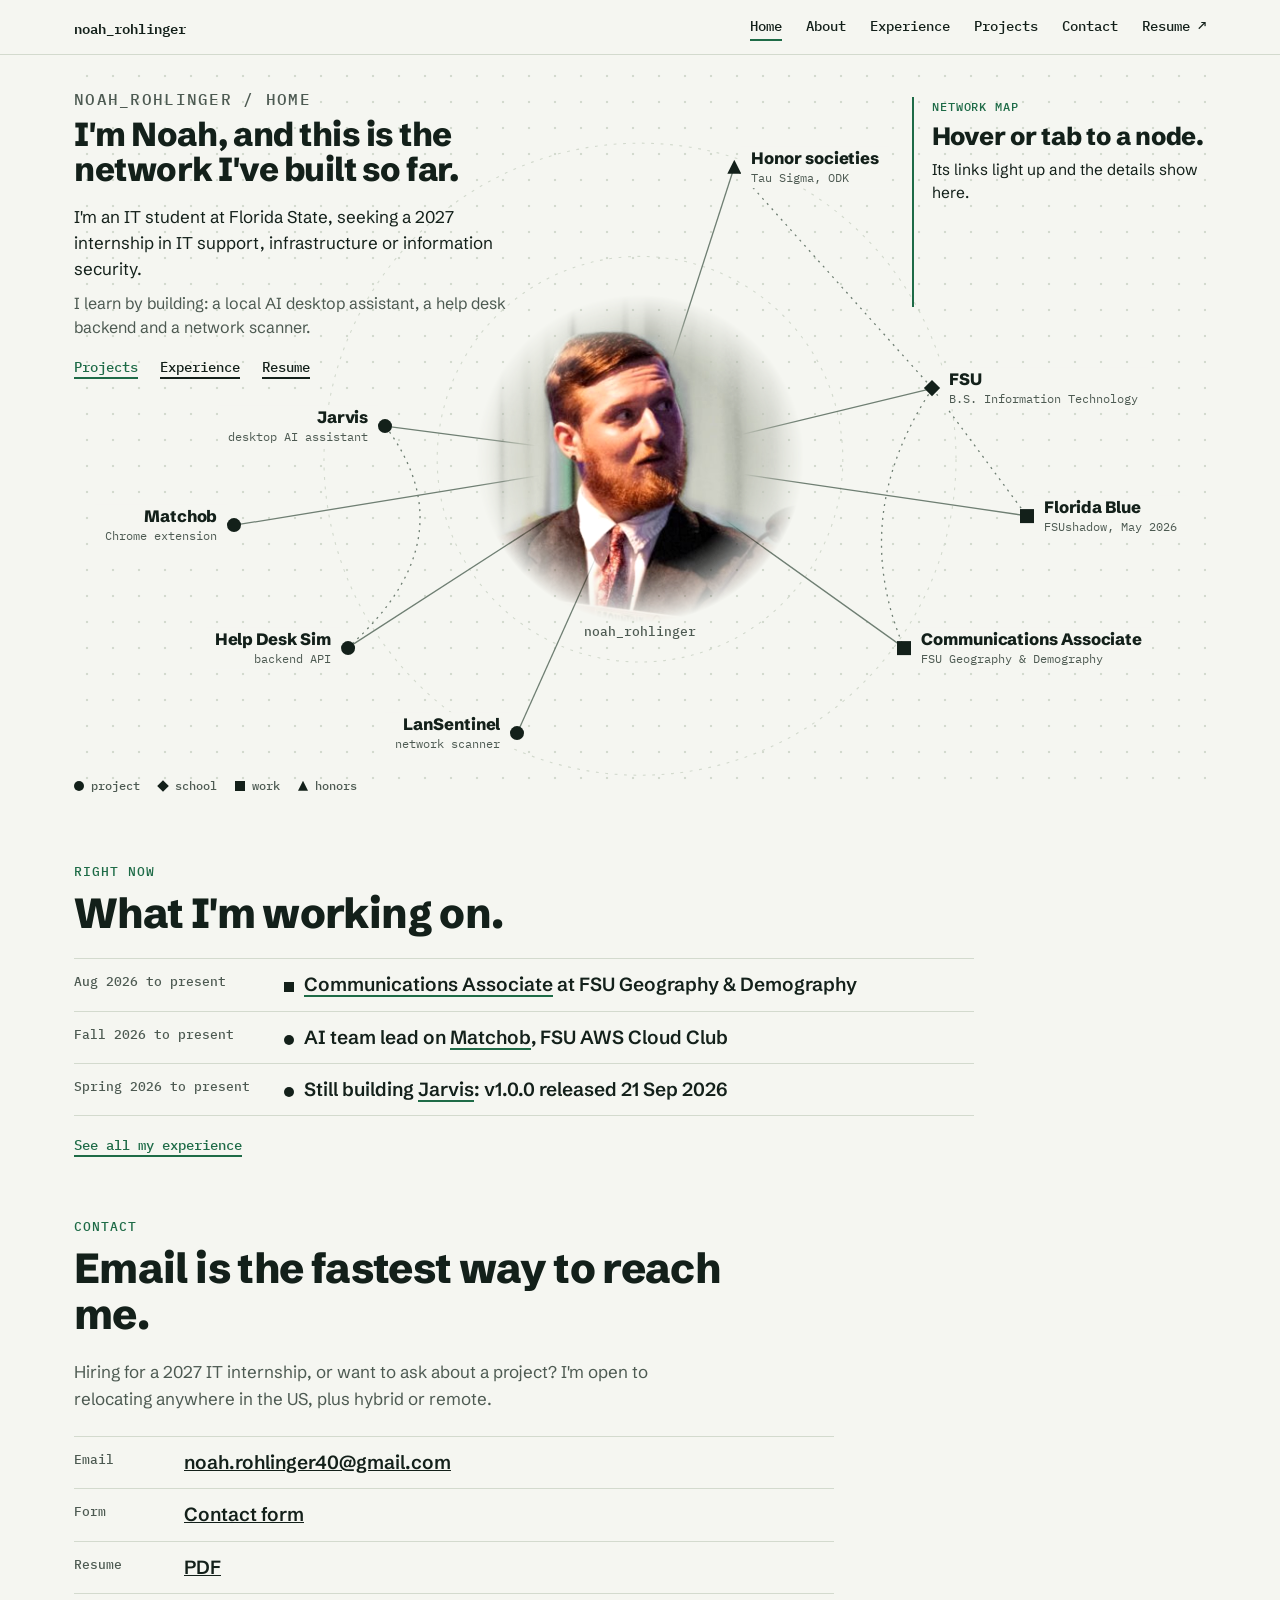
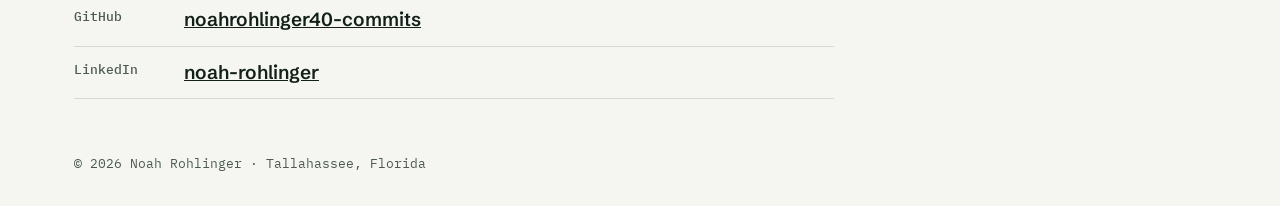
==== commit 842f67d9: "Redesign the whole site and add an Experience page - New look on every page: light forest and sage t" ====
--- a/index.html
+++ b/index.html
@@ -1,163 +1,213 @@
 <!DOCTYPE html>
 <html lang="en">
-  <head>
-    <meta charset="UTF-8" />
-    <meta name="viewport" content="width=device-width, initial-scale=1.0" />
-    <meta name="description" content="Florida State University Information Technology student (4.0 GPA, B.S. expected May 2027) with experience in network troubleshooting, backend API development, and IT service workflows. Seeking a 2027 internship in IT support, infrastructure, or information security." />
-    <link rel="icon" href="favicon.ico" sizes="any" />
-    <link rel="apple-touch-icon" href="apple-touch-icon.png" />
-    <link rel="canonical" href="https://noahrohling.netlify.app/" />
-    <meta property="og:title" content="Noah Rohlinger | IT Portfolio" />
-    <meta property="og:description" content="Florida State University Information Technology student (4.0 GPA, B.S. expected May 2027) with experience in network troubleshooting, backend API development, and IT service workflows. Seeking a 2027 internship in IT support, infrastructure, or information security." />
-    <meta property="og:type" content="website" />
-    <meta property="og:url" content="https://noahrohling.netlify.app/" />
-    <meta property="og:image" content="https://noahrohling.netlify.app/social-card.png" />
-    <meta property="og:image:width" content="1200" />
-    <meta property="og:image:height" content="630" />
-    <meta name="twitter:card" content="summary_large_image" />
-    <title>Noah Rohlinger | IT Portfolio</title>
-    <link rel="preconnect" href="https://fonts.googleapis.com" />
-    <link rel="preconnect" href="https://fonts.gstatic.com" crossorigin />
-    <link rel="stylesheet" href="https://fonts.googleapis.com/css2?family=Archivo:wght@400;500;600;700;800&amp;family=IBM+Plex+Mono:wght@400;500&amp;display=swap" />
-    <link rel="stylesheet" href="redesign.css" />
-  </head>
-  <body class="np-page">
-    <a class="np-skip" href="#main-content">Skip to main content</a>
-
-    <header class="np-header">
-      <div class="np-wrap np-header__inner">
-        <a class="np-brand" href="index.html">Noah Rohlinger</a>
-        <nav class="np-nav" id="site-nav" aria-label="Primary">
-          <a href="index.html" aria-current="page">Home</a>
-          <a href="about.html">About</a>
-          <a href="skills.html">Skills</a>
-          <a href="projects.html">Projects</a>
-          <a href="contact.html">Contact</a>
-        </nav>
-        <a class="np-btn np-btn--ghost np-btn--sm" href="resume.pdf" target="_blank" rel="noopener noreferrer">Resume</a>
-        <button class="np-menu-btn" type="button" aria-controls="site-nav" aria-expanded="false">Menu</button>
-      </div>
-    </header>
-
-    <main class="np-wrap" id="main-content">
-      <!-- Hero: who Noah is and what he wants, all on the first screen. -->
-      <section class="np-hero">
-        <div>
-          <p class="np-eyebrow">Florida State University &middot; Information Technology</p>
-          <h1>IT student building toward a 2027 internship</h1>
-          <p class="np-hero__lede">
-            I study Information Technology at Florida State with a 4.0 GPA,
-            graduating May 2027. I learn by building: a local AI desktop
-            assistant, a help desk backend and a network scanner. I am looking
-            for an internship in IT support, infrastructure or information
-            security.
-          </p>
-          <div class="np-hero__actions">
-            <a class="np-btn np-btn--primary" href="#work">See projects</a>
-            <a class="np-btn np-btn--ghost" href="resume.pdf" target="_blank" rel="noopener noreferrer">Download resume</a>
-            <a class="np-link" href="https://github.com/noahrohlinger40-commits" target="_blank" rel="noopener noreferrer">GitHub</a>
-            <a class="np-link" href="https://www.linkedin.com/in/noah-rohlinger" target="_blank" rel="noopener noreferrer">LinkedIn</a>
-          </div>
-        </div>
-        <div class="np-hero__photo np-photo np-photo--fade">
-          <img src="photos/noah-presenting.jpg" alt="Noah Rohlinger presenting Jarvis to the CCI Leadership Board" width="640" height="800" style="object-position: 55% 25%" />
-        </div>
-      </section>
-
-      <!-- Quick facts: one or two lines each; the full story lives on the About page. -->
-      <section class="np-section" aria-label="Quick facts">
-        <dl class="np-facts">
-          <div>
-            <dt>Education</dt>
-            <dd>B.S. Information Technology, Florida State<span>4.0 GPA &middot; President's List &middot; May 2027</span></dd>
-          </div>
-          <div>
-            <dt>Experience</dt>
-            <dd>Communications Associate, FSU Geography &amp; Demography<span>FSUshadow with Florida Blue Information Security, May 2026</span></dd>
-          </div>
-          <div>
-            <dt>Looking for</dt>
-            <dd>A 2027 internship in IT support, infrastructure or security<span>Open to relocating anywhere in the US, plus hybrid or remote</span></dd>
-          </div>
-        </dl>
-      </section>
-
-      <!-- Featured projects: Jarvis leads with a screenshot; each card uses its project colour class. -->
-      <section class="np-section" id="work">
-        <div class="np-section__head">
-          <div>
-            <p class="np-eyebrow">Selected work</p>
-            <h2>Projects</h2>
-          </div>
-          <a class="np-link" href="projects.html">All projects</a>
-        </div>
-        <div class="np-grid">
-          <a class="np-card np-project np-project--wide" href="jarvis.html">
-            <div class="np-project__body">
-              <p class="np-project__kind">Desktop AI assistant &middot; v1.0.0</p>
-              <h3 class="np-project__name">Jarvis</h3>
-              <p>A local Windows assistant I keep building on: wake word, speech recognition, memory, reminders and desktop automation in one system. 67 tools, about 50,900 lines of C#.</p>
-              <ul class="np-tags"><li class="np-tag">C#</li><li class="np-tag">.NET 8</li><li class="np-tag">LM Studio</li></ul>
-              <span class="np-project__more">Open project</span>
-            </div>
-            <img class="np-project__shot" src="screenshots/jarvis-operations-surface.jpg" alt="Jarvis operations surface with the live response stream, microphone levels and controls" width="1362" height="731" loading="lazy" />
-          </a>
-          <a class="np-card np-project np-project--blue" href="helpdesk-sim.html">
-            <p class="np-project__kind">Backend API</p>
-            <h3 class="np-project__name">Help Desk Sim</h3>
-            <p>Ticket workflows, SLA timers that skip nights and weekends, staff sign-in and a full audit trail.</p>
-            <ul class="np-tags"><li class="np-tag">ASP.NET Core</li><li class="np-tag">C#</li><li class="np-tag">.NET 8</li></ul>
-            <span class="np-project__more">Open project</span>
-          </a>
-          <a class="np-card np-project np-project--green" href="lansentinel.html">
-            <p class="np-project__kind">Networking</p>
-            <h3 class="np-project__name">LanSentinel</h3>
-            <p>Scans a local subnet and reports each device's IP address, hostname, online status and response time.</p>
-            <ul class="np-tags"><li class="np-tag">Java</li><li class="np-tag">Networking APIs</li><li class="np-tag">Subnet scanning</li></ul>
-            <span class="np-project__more">Open project</span>
-          </a>
-          <a class="np-card np-project np-project--violet" href="matchob.html">
-            <p class="np-project__kind">AI team lead &middot; Chrome extension</p>
-            <h3 class="np-project__name">Matchob</h3>
-            <p>A team-built Chrome extension that tailors a resume to a job posting. I lead the AI team, which matches each requirement to the resume and checks that every suggestion stays true to it.</p>
-            <ul class="np-tags"><li class="np-tag">Python</li><li class="np-tag">Amazon Bedrock</li><li class="np-tag">TypeScript</li></ul>
-            <span class="np-project__more">Open project</span>
-          </a>
-        </div>
-      </section>
-
-      <!-- One contact band; the full form stays on contact.html. -->
-      <section class="np-section">
-        <div class="np-cta">
-          <div>
-            <h2>Let's talk</h2>
-            <p>Hiring for a 2027 IT internship, or want to ask about a project? Email is the fastest way to reach me.</p>
-          </div>
-          <div class="np-cta__actions">
-            <a class="np-btn np-btn--primary" href="mailto:noah.rohlinger40@gmail.com">Email me</a>
-            <a class="np-btn np-btn--ghost" href="contact.html">Contact form</a>
-          </div>
-        </div>
-      </section>
-    </main>
-
-    <footer class="np-wrap np-footer">
-      <span>&copy; 2026 Noah Rohlinger &middot; Tallahassee, Florida</span>
-      <nav aria-label="Elsewhere">
-        <a href="mailto:noah.rohlinger40@gmail.com">Email</a>
-        <a href="https://github.com/noahrohlinger40-commits" target="_blank" rel="noopener noreferrer">GitHub</a>
-        <a href="https://www.linkedin.com/in/noah-rohlinger" target="_blank" rel="noopener noreferrer">LinkedIn</a>
-        <a href="resume.pdf" target="_blank" rel="noopener noreferrer">Resume</a>
-      </nav>
-    </footer>
-
-    <script>
-      // Phone menu: below 860px the nav stays hidden until this button opens it.
-      const menuBtn = document.querySelector(".np-menu-btn");
-      menuBtn.addEventListener("click", () => {
-        const open = document.getElementById("site-nav").classList.toggle("is-open");
-        menuBtn.setAttribute("aria-expanded", String(open));
-      });
-    </script>
-  </body>
+<head>
+<meta charset="UTF-8">
+<meta name="viewport" content="width=device-width, initial-scale=1">
+<title>Noah Rohlinger | IT Portfolio</title>
+<meta name="description" content="Florida State University Information Technology student (4.0 GPA, B.S. expected May 2027) with experience in network troubleshooting, backend API development, and IT service workflows. Seeking a 2027 internship in IT support, infrastructure, or information security.">
+<link rel="canonical" href="https://noahrohling.netlify.app/">
+<link rel="icon" href="favicon.ico" sizes="any">
+<link rel="apple-touch-icon" href="apple-touch-icon.png">
+<meta property="og:title" content="Noah Rohlinger | IT Portfolio">
+<meta property="og:description" content="Florida State University Information Technology student (4.0 GPA, B.S. expected May 2027) with experience in network troubleshooting, backend API development, and IT service workflows. Seeking a 2027 internship in IT support, infrastructure, or information security.">
+<meta property="og:type" content="website">
+<meta property="og:url" content="https://noahrohling.netlify.app/">
+<meta property="og:image" content="https://noahrohling.netlify.app/social-card.png">
+<meta property="og:image:width" content="1200">
+<meta property="og:image:height" content="630">
+<meta name="twitter:card" content="summary_large_image">
+<script>document.documentElement.className='js'</script>
+<link rel="preconnect" href="https://fonts.googleapis.com"><link rel="preconnect" href="https://fonts.gstatic.com" crossorigin>
+<link rel="stylesheet" href="https://fonts.googleapis.com/css2?family=Schibsted+Grotesk:wght@400;500;700;800&amp;family=IBM+Plex+Mono:wght@400;500;600&amp;display=swap">
+<link rel="stylesheet" href="site.css">
+<style>
+/* ---------- stage: stacked by default (phone, no JS) ---------- */
+.stage{background:radial-gradient(circle,var(--line) 1.2px,transparent 1.6px) 0 0/26px 26px;container-type:inline-size;display:flex;flex-direction:column;padding:34px 0 8px}
+.intro{order:2;margin-top:22px}
+.intro h1{font-size:clamp(30px,8vw,40px);line-height:1.06;margin-bottom:16px}
+.intro p{margin:0 0 12px;color:var(--mute);max-width:34em}
+.intro p.lead{color:var(--ink);font-size:18px}
+.intro .go{margin-top:18px}
+.core{order:1;margin:0 auto;--S:min(72cqw,270px);width:var(--S);text-align:center}
+.ph{position:relative;width:var(--S);aspect-ratio:1;overflow:hidden;
+ -webkit-mask-image:radial-gradient(circle closest-side,#000 64%,transparent 100%);mask-image:radial-gradient(circle closest-side,#000 64%,transparent 100%)}
+.ph img{position:absolute;display:block;max-width:none;width:calc(var(--S)*2.05);height:auto;left:calc(var(--S)*-.97);top:calc(var(--S)*-.02);filter:var(--ph-filter)}
+.core figcaption{margin-top:-6px;font:500 12.5px var(--mono);color:var(--mute)}
+.map,.card,.legend,.node{display:none}
+.list{order:3;margin-top:34px}
+.list h2{font:500 12.5px var(--mono);letter-spacing:.08em;text-transform:uppercase;color:var(--acc);margin:30px 0 4px}
+.list ul{list-style:none;margin:0;padding:0}
+.list li{padding:16px 0;border-top:1px solid var(--line)}
+.list li:last-child{border-bottom:1px solid var(--line)}
+.list a{font-weight:800;font-size:21px;line-height:1.2;text-decoration:none;letter-spacing:-.01em}
+.list a::after{content:" \2192";color:var(--acc);font-weight:500}
+.list a:hover{color:var(--acc)}
+.list .k{display:block;font:400 12.5px var(--mono);color:var(--mute);margin:2px 0 6px}
+.list p{margin:0;color:var(--mute);font-size:16px}
+.list .tags{margin-top:6px;font:400 12.5px var(--mono)}
+
+/* ---------- desktop map ---------- */
+@media (min-width:1100px){
+ .js .stage{position:relative;display:block;aspect-ratio:1200/780;padding:0;margin-top:8px}
+ .js .intro{position:absolute;left:0;top:26px;width:39%;margin:0;z-index:3}
+ .js .intro h1{font-size:clamp(26px,2.6vw,34px)}
+ .js .intro p{font-size:16px;margin-bottom:8px}.js .intro p.lead{font-size:17px}
+ .js .core{position:absolute;left:50%;top:calc(420/7.8*1%);translate:-50% -50%;--S:min(29cqw,350px);margin:0;z-index:2}
+ .js .core figcaption{position:absolute;left:50%;translate:-50% 0;top:100%;margin:0;white-space:nowrap}
+ .js .list{display:none}
+ .js .node{display:flex}
+ .js .map{display:block;position:absolute;inset:0;width:100%;height:100%;z-index:1;overflow:visible}
+ .js .legend{display:flex;gap:18px;position:absolute;left:0;bottom:6px;font:500 12px var(--mono);color:var(--mute);z-index:3}
+ .js .card{display:block;position:absolute;right:0;top:34px;width:26%;min-height:210px;padding:2px 0 0 18px;border-left:2px solid var(--acc);z-index:3}
+}
+.legend .mk{margin-right:7px}
+.map .ring{fill:none;stroke:var(--line);stroke-width:1.2;stroke-dasharray:3 7}
+.map .lk{fill:none;stroke:var(--wire);stroke-width:1.3;vector-effect:non-scaling-stroke;transition:stroke .2s,opacity .2s}
+.map .x{stroke-dasharray:2 5}
+.has-on .lk{opacity:.3}.has-on .lk.on{opacity:1;stroke:var(--acc);stroke-width:2.4;stroke-dasharray:none}
+.pkt{fill:var(--acc);opacity:0}.pkt.on{opacity:1}
+.node{position:absolute;left:calc(var(--x)/12*1%);top:calc(var(--y)/7.8*1%);z-index:3;align-items:center;gap:0;
+ translate:-7px -50%;text-decoration:none;padding:7px 0;line-height:1.2}
+.node.l{flex-direction:row-reverse;translate:calc(-100% + 7px) -50%;text-align:right}
+.node .m{width:14px;height:14px;transition:background .2s,scale .2s}
+.node .tx{background:var(--bg);padding:3px 10px}
+.node .t{display:block;font-weight:800;font-size:16.5px;letter-spacing:-.005em}
+.node .k{display:block;font:400 11.5px var(--mono);color:var(--mute);margin-top:1px}
+.node:hover .t,.node:focus-visible .t,.node.on .t{text-decoration:underline;text-decoration-color:var(--acc);text-decoration-thickness:2px;text-underline-offset:4px}
+.node.on .m,.node.nb .m{background:var(--acc)}
+.node.on .m{scale:1.35}
+.node:focus-visible{outline:none}.node:focus-visible .m{outline:3px solid var(--acc);outline-offset:3px}
+.card .ck{font:500 12px var(--mono);letter-spacing:.08em;text-transform:uppercase;color:var(--acc);margin:0 0 8px}
+.card .ct{font-weight:800;font-size:25px;line-height:1.12;margin:0 0 8px;letter-spacing:-.01em}
+.card .cd{margin:0 0 12px;color:var(--ink);font-size:15.5px;line-height:1.5}
+.card .cl{margin:0;font:400 12px/1.5 var(--mono);color:var(--mute)}
+.card .cl b{font-weight:600;color:var(--ink)}
+
+/* ---------- right now + contact ---------- */
+.now,.close{padding:64px 0 0}
+.now h2,.close h2{font-size:clamp(28px,3.6vw,42px);line-height:1.08;margin-bottom:22px;max-width:16em}
+.now .kv{--k:210px;max-width:900px}
+.now dd a{text-decoration-color:var(--acc);text-decoration-thickness:2px;text-underline-offset:4px}
+.now dd .mk{margin-right:10px}
+.now .go{margin-top:20px}
+.close p.ask{margin:0 0 24px;max-width:34em;color:var(--mute)}
+@media(max-width:700px){.now .kv{--kp:104px}.now .kv dt{font-size:12.5px}}
+@media (prefers-reduced-motion:reduce){.pkt{display:none}.map .lk,.node .m{transition:none}}
+</style>
+</head>
+<body>
+<a class="skip" href="#main">Skip to main content</a>
+<header class="site"><div class="wrap bar"><a class="brand" href="index.html">noah_rohlinger</a>
+<button class="menu" type="button" aria-expanded="false" aria-controls="nav">Menu</button>
+<nav class="top" id="nav" aria-label="Primary"><a href="index.html" aria-current="page">Home</a><a href="about.html">About</a><a href="experience.html">Experience</a><a href="projects.html">Projects</a><a href="contact.html">Contact</a><a class="res" href="resume.pdf" target="_blank" rel="noopener noreferrer">Resume</a></nav></div></header>
+<main id="main">
+<div class="wrap">
+<div class="stage" id="stage">
+ <div class="intro"><p class="lbl">noah_rohlinger / home</p>
+  <h1>I'm Noah, and this is the network I've built so far.</h1>
+  <p class="lead">I'm an IT student at Florida State, seeking a 2027 internship in IT support, infrastructure or information security.</p>
+  <p>I learn by building: a local AI desktop assistant, a help desk backend and a network scanner.</p>
+  <div class="go"><a href="projects.html">Projects</a><a href="experience.html">Experience</a><a href="resume.pdf" target="_blank" rel="noopener noreferrer">Resume</a></div></div>
+
+ <figure class="core"><div class="ph"><img src="photos/noah-podium-natural.jpg" width="1444" height="1050" alt="Noah Rohlinger speaking at a podium, laptop covered in stickers" fetchpriority="high"></div><figcaption>noah_rohlinger</figcaption></figure>
+
+ <svg class="map" id="wires" viewBox="0 0 1200 780" aria-hidden="true" focusable="false">
+  <circle class="ring" cx="600" cy="420" r="215"/><circle class="ring" cx="600" cy="420" r="335"/>
+  <g>
+   <path class="lk" id="w-jarvis" data-e="core jarvis" d="M600 420L330 385"/>
+   <path class="lk" id="w-matchob" data-e="core matchob" d="M600 420L170 490"/>
+   <path class="lk" id="w-hds" data-e="core hds" d="M600 420L290 620"/>
+   <path class="lk" id="w-lan" data-e="core lan" d="M600 420L470 710"/>
+   <path class="lk" id="w-honors" data-e="core honors" d="M600 420L700 110"/>
+   <path class="lk" id="w-fsu" data-e="core fsu" d="M600 420L910 345"/>
+   <path class="lk" id="w-fb" data-e="core fb" d="M600 420L1010 480"/>
+   <path class="lk" id="w-comms" data-e="core comms" d="M600 420L880 620"/>
+   <path class="lk x" id="w-jh" data-e="jarvis hds" d="M330 385Q420 505 290 620"/>
+   <path class="lk x" id="w-ffb" data-e="fsu fb" d="M910 345L1010 480"/>
+   <path class="lk x" id="w-fc" data-e="fsu comms" d="M910 345Q820 480 880 620"/>
+   <path class="lk x" id="w-hf" data-e="honors fsu" d="M700 110L910 345"/>
+  </g>
+ </svg>
+
+ <a class="node l" data-id="jarvis" href="jarvis.html" style="--x:330;--y:385"><span class="m mk mk-p"></span><span class="tx"><span class="t">Jarvis</span><span class="k">desktop AI assistant</span></span></a>
+ <a class="node l" data-id="matchob" href="matchob.html" style="--x:170;--y:490"><span class="m mk mk-p"></span><span class="tx"><span class="t">Matchob</span><span class="k">Chrome extension</span></span></a>
+ <a class="node l" data-id="hds" href="helpdesk-sim.html" style="--x:290;--y:620"><span class="m mk mk-p"></span><span class="tx"><span class="t">Help Desk Sim</span><span class="k">backend API</span></span></a>
+ <a class="node l" data-id="lan" href="lansentinel.html" style="--x:470;--y:710"><span class="m mk mk-p"></span><span class="tx"><span class="t">LanSentinel</span><span class="k">network scanner</span></span></a>
+ <a class="node r" data-id="honors" href="about.html#honors" style="--x:700;--y:110"><span class="m mk mk-h"></span><span class="tx"><span class="t">Honor societies</span><span class="k">Tau Sigma, ODK</span></span></a>
+ <a class="node r" data-id="fsu" href="about.html#fsu" style="--x:910;--y:345"><span class="m mk mk-s"></span><span class="tx"><span class="t">FSU</span><span class="k">B.S. Information Technology</span></span></a>
+ <a class="node r" data-id="fb" href="experience.html#florida-blue" style="--x:1010;--y:480"><span class="m mk mk-w"></span><span class="tx"><span class="t">Florida Blue</span><span class="k">FSUshadow, May 2026</span></span></a>
+ <a class="node r" data-id="comms" href="experience.html#communications-associate" style="--x:880;--y:620"><span class="m mk mk-w"></span><span class="tx"><span class="t">Communications Associate</span><span class="k">FSU Geography &amp; Demography</span></span></a>
+
+ <div class="card" id="card" aria-live="polite"><p class="ck">Network map</p><p class="ct">Hover or tab to a node.</p><p class="cd">Its links light up and the details show here.</p></div>
+ <div class="legend" aria-hidden="true"><span><i class="mk mk-p"></i>project</span><span><i class="mk mk-s"></i>school</span><span><i class="mk mk-w"></i>work</span><span><i class="mk mk-h"></i>honors</span></div>
+
+ <div class="list" id="list">
+  <h2>Projects</h2><ul>
+  <li id="li-jarvis"><a href="jarvis.html">Jarvis</a><span class="k">Desktop AI assistant, v1.0.0</span><p>A local Windows assistant I keep building on: wake word, speech recognition, memory, reminders and desktop automation in one system. 67 tools, about 50,900 lines of C#.</p><p class="tags">C# · .NET 8 · LM Studio</p></li>
+  <li id="li-matchob"><a href="matchob.html">Matchob</a><span class="k">Chrome extension, AI team lead, Fall 2026 to present</span><p>A team-built Chrome extension that tailors a resume to a job posting. I lead the AI team, which matches each requirement to the resume and checks that every suggestion stays true to it.</p><p class="tags">Python · Amazon Bedrock · TypeScript</p></li>
+  <li id="li-hds"><a href="helpdesk-sim.html">Help Desk Sim</a><span class="k">Backend API, 2026</span><p>Ticket workflows, SLA timers that skip nights and weekends, staff sign-in and a full audit trail.</p><p class="tags">ASP.NET Core · C# · .NET 8</p></li>
+  <li id="li-lan"><a href="lansentinel.html">LanSentinel</a><span class="k">Network scanner, 2026</span><p>Scans a local subnet and reports each device's IP address, hostname, online status and response time.</p><p class="tags">Java · Networking APIs · Subnet scanning</p></li></ul>
+  <h2>School</h2><ul>
+  <li id="li-fsu"><a href="about.html#fsu">Florida State University</a><span class="k">B.S. Information Technology</span><p>4.0 GPA, President's List in Spring 2026, expected May 2027. Before that, an A.A. in Information Technology at Tallahassee State College.</p></li></ul>
+  <h2>Work</h2><ul>
+  <li id="li-fb"><a href="experience.html#florida-blue">Florida Blue, FSUshadow</a><span class="k">Information Security Engineering, May 2026</span><p>A full day with the infosec team, chosen through FSU's competitive job-shadow program.</p></li>
+  <li id="li-comms"><a href="experience.html#communications-associate">Communications Associate</a><span class="k">FSU Geography &amp; Demography, Aug 2026 to present</span><p>I rebuilt the departmental databases, edit both WordPress sites and own spotlights, event graphics and social media.</p></li></ul>
+  <h2>Honors</h2><ul>
+  <li id="li-honors"><a href="about.html#honors">Honor societies</a><span class="k">Tau Sigma, Omicron Delta Kappa</span><p>Lifetime member of Tau Sigma at FSU, inducted October 2026, and a member of Omicron Delta Kappa's FSU Circle, inducted Fall 2026.</p></li></ul>
+ </div>
+</div>
+
+<section class="now" aria-labelledby="now-h"><p class="lbl">Right now</p><h2 id="now-h">What I'm working on.</h2>
+<dl class="kv">
+ <dt>Aug 2026 to present</dt><dd><span class="mk mk-w"></span><a href="experience.html#communications-associate">Communications Associate</a> at FSU Geography &amp; Demography</dd>
+ <dt>Fall 2026 to present</dt><dd><span class="mk mk-p"></span>AI team lead on <a href="matchob.html">Matchob</a>, FSU AWS Cloud Club</dd>
+ <dt>Spring 2026 to present</dt><dd><span class="mk mk-p"></span>Still building <a href="jarvis.html">Jarvis</a>: v1.0.0 released 21 Sep 2026</dd>
+</dl>
+<div class="go"><a href="experience.html">See all my experience</a></div></section>
+
+<section class="close" aria-labelledby="contact-h"><p class="lbl">Contact</p><h2 id="contact-h">Email is the fastest way to reach me.</h2>
+<p class="ask">Hiring for a 2027 IT internship, or want to ask about a project? I'm open to relocating anywhere in the US, plus hybrid or remote.</p>
+<dl class="kv"><dt>Email</dt><dd><a href="mailto:noah.rohlinger40@gmail.com">noah.rohlinger40@gmail.com</a></dd>
+<dt>Form</dt><dd><a href="contact.html">Contact form</a></dd>
+<dt>Resume</dt><dd><a href="resume.pdf" target="_blank" rel="noopener noreferrer">PDF</a></dd>
+<dt>GitHub</dt><dd><a href="https://github.com/noahrohlinger40-commits" target="_blank" rel="noopener noreferrer">noahrohlinger40-commits</a></dd>
+<dt>LinkedIn</dt><dd><a href="https://www.linkedin.com/in/noah-rohlinger" target="_blank" rel="noopener noreferrer">noah-rohlinger</a></dd></dl></section>
+</div>
+</main>
+<footer class="site"><div class="wrap"><span>&copy; 2026 Noah Rohlinger &middot; Tallahassee, Florida</span></div></footer>
+<script>
+var b=document.querySelector('.menu'),n=document.getElementById('nav');
+b.onclick=function(){b.setAttribute('aria-expanded',n.classList.toggle('open'))};
+addEventListener('keydown',function(e){if(e.key=='Escape'&&n.classList.contains('open')){n.classList.remove('open');b.setAttribute('aria-expanded','false');b.focus()}});
+// Network map: nodes are real links; hover or focus lights their wires and fills the detail card from the list below (one copy of each fact).
+(function(){
+ var st=document.getElementById('stage'),card=document.getElementById('card'),svg=document.getElementById('wires');
+ var nodes=[].slice.call(st.querySelectorAll('.node')),wires=[].slice.call(svg.querySelectorAll('.lk')),by={};
+ nodes.forEach(function(a){by[a.dataset.id]=a});
+ var idle=card.innerHTML,ns='http://www.w3.org/2000/svg';
+ function name(id){return id=='core'?'me':by[id].querySelector('.t').textContent}
+ function show(id){
+  var nb={};st.classList.add('has-on');
+  wires.forEach(function(w){var e=w.dataset.e.split(' '),hit=e.indexOf(id)>-1;w.classList.toggle('on',hit);if(w._p)w._p.classList.toggle('on',hit);if(hit)e.forEach(function(x){if(x!=id)nb[x]=1})});
+  nodes.forEach(function(a){a.classList.toggle('on',a.dataset.id==id);a.classList.toggle('nb',!!nb[a.dataset.id])});
+  var li=document.getElementById('li-'+id),a=by[id];
+  card.innerHTML='';
+  function add(tag,cls,txt){var el=document.createElement(tag);el.className=cls;el.textContent=txt;card.appendChild(el);return el}
+  add('p','ck',a.querySelector('.k').textContent);add('p','ct',a.querySelector('.t').textContent);
+  add('p','cd',li.querySelector('p').textContent);
+  var cl=add('p','cl','Linked to: ');var bb=document.createElement('b');bb.textContent=Object.keys(nb).map(name).join(', ');cl.appendChild(bb);
+ }
+ function clear(){st.classList.remove('has-on');wires.forEach(function(w){w.classList.remove('on');if(w._p)w._p.classList.remove('on')});nodes.forEach(function(a){a.classList.remove('on','nb')});card.innerHTML=idle}
+ nodes.forEach(function(a){var id=a.dataset.id;
+  a.addEventListener('mouseenter',function(){show(id)});a.addEventListener('focus',function(){show(id)});
+  a.addEventListener('mouseleave',clear);a.addEventListener('blur',clear)});
+ // packets: one dot per wire, only visible while its wire is lit; skipped when the visitor prefers reduced motion
+ if(!matchMedia('(prefers-reduced-motion:reduce)').matches)wires.forEach(function(w,i){
+  var c=document.createElementNS(ns,'circle');c.setAttribute('r','4.5');c.setAttribute('class','pkt');
+  var m=document.createElementNS(ns,'animateMotion');m.setAttribute('dur',(3+i%4*.6)+'s');m.setAttribute('repeatCount','indefinite');
+  var mp=document.createElementNS(ns,'mpath');mp.setAttributeNS('http://www.w3.org/1999/xlink','href','#'+w.id);mp.setAttribute('href','#'+w.id);
+  m.appendChild(mp);c.appendChild(m);svg.appendChild(c);w._p=c});
+})();
+</script>
+</body>
 </html>
--- a/site.css
+++ b/site.css
@@ -0,0 +1,118 @@
+/* Noah Rohlinger portfolio, shared styles. Light forest and sage.
+   Fonts: Schibsted Grotesk (display + body), IBM Plex Mono (labels). Loaded by each page's <head>.
+   Marker language: circle = project, diamond = school, square = work, triangle = honors.
+   Page-specific CSS and JS stay inline in each page. */
+
+:root{
+ --bg:#F5F6F1;--panel:#E9EDE2;--ink:#13201A;--mute:#4D5A52;--line:#D3DACE;--wire:#6F7F73;--acc:#1E6B47;--onacc:#FFFFFF;
+ /* one photo grade for every portrait: tune here, never per photo */
+ --ph-filter:saturate(.92) contrast(1.03) brightness(1.04);
+ --ph-filter-event:saturate(.4) sepia(.28) contrast(1.05) brightness(1.04); /* event photos with a stage-light cast */
+ --mono:"IBM Plex Mono",ui-monospace,Consolas,monospace;
+}
+@view-transition{navigation:auto}
+*{box-sizing:border-box}
+html{scroll-behavior:smooth;scroll-padding-top:20px}
+body{margin:0;background:var(--bg);color:var(--ink);font:400 17px/1.55 "Schibsted Grotesk",system-ui,sans-serif;overflow-x:hidden}
+a{color:inherit}
+img{max-width:100%}
+h1,h2,h3,h4{margin:0;font-weight:800;letter-spacing:-.015em}
+.wrap{max-width:1180px;margin:0 auto;padding:0 24px}
+.mono{font-family:var(--mono)}
+.lbl{font:500 12.5px var(--mono);letter-spacing:.08em;text-transform:uppercase;color:var(--acc);margin:0 0 12px}
+
+/* focus and skip link */
+a:focus-visible,button:focus-visible{outline:3px solid var(--acc);outline-offset:3px}
+.skip{position:absolute;left:12px;top:-60px;z-index:20;background:var(--ink);color:var(--bg);padding:10px 14px;font:500 14px var(--mono);text-decoration:none}
+.skip:focus{top:10px}
+
+/* header and nav */
+header.site{border-bottom:1px solid var(--line);position:relative;z-index:10;background:var(--bg)}
+.bar{display:flex;align-items:center;justify-content:space-between;height:54px;gap:20px}
+.brand{font:600 14px var(--mono);text-decoration:none}
+nav.top{display:flex;gap:24px;font:500 13.5px var(--mono)}
+nav.top a{text-decoration:none;padding:4px 0;border-bottom:2px solid transparent}
+nav.top a[aria-current]{border-color:var(--acc)}
+nav.top a:hover{color:var(--acc)}
+nav.top a.res::after{content:" \2197"}
+.menu{display:none;background:none;border:0;border-bottom:2px solid var(--acc);padding:4px 0;font:500 13.5px var(--mono);color:var(--ink);cursor:pointer}
+@media(max-width:700px){
+ /* without JS the nav simply stays visible and wraps */
+ nav.top{flex-wrap:wrap;gap:6px 16px;justify-content:flex-end}
+ .js .menu{display:block}
+ .js nav.top{display:none;position:absolute;left:0;right:0;top:100%;background:var(--bg);flex-direction:column;flex-wrap:nowrap;justify-content:flex-start;padding:14px 24px 20px;border-bottom:1px solid var(--line);gap:12px}
+ .js nav.top.open{display:flex}
+}
+
+/* marker shapes, drawn by a CSS box with a background */
+.mk{display:inline-block;flex:none;width:10px;height:10px;background:var(--ink);vertical-align:-1px}
+.mk-p{border-radius:50%}
+.mk-s{transform:rotate(45deg) scale(.82)}
+.mk-w{}
+.mk-h{clip-path:polygon(50% 0,100% 100%,0 100%)}
+
+/* text links in a row */
+.go{display:flex;flex-wrap:wrap;gap:6px 22px;font:500 14px var(--mono)}
+.go a{text-underline-offset:5px;text-decoration-thickness:1.5px}
+.go a:first-child{color:var(--acc)}
+
+/* key / value rows: contact lines, "right now", project facts */
+.kv{display:grid;grid-template-columns:var(--k,110px) 1fr;margin:0;max-width:760px}
+.kv dt{font:500 13px var(--mono);color:var(--mute);padding:14px 0;border-top:1px solid var(--line)}
+.kv dd{margin:0;padding:11px 0;border-top:1px solid var(--line);font-size:19px;font-weight:600;overflow-wrap:anywhere}
+.kv>:nth-last-child(-n+2){border-bottom:1px solid var(--line)}
+.kv dd small{display:block;font:400 16px/1.5 "Schibsted Grotesk",system-ui,sans-serif;color:var(--mute);margin-top:2px}
+@media(max-width:700px){.kv{grid-template-columns:var(--kp,84px) 1fr}.kv dd{font-size:16px}}
+
+/* page sections: kicker, display heading, deck, small sub-heading */
+.sec{padding:64px 0 0}
+.sec>.wrap>h2{font-size:clamp(30px,4vw,46px);line-height:1.06;margin-bottom:12px;max-width:16em}
+.sec .deck{color:var(--mute);max-width:36em;margin:0 0 28px}
+.sec h3.sub{font:500 12.5px var(--mono);letter-spacing:.08em;text-transform:uppercase;color:var(--acc);margin:44px 0 14px}
+
+/* hairline rows: title and kind on the left, copy on the right */
+.rows{margin:0;padding:0;list-style:none}
+.rows>li{display:grid;gap:6px 40px;padding:22px 0;border-top:1px solid var(--line)}
+.rows>li:last-child{border-bottom:1px solid var(--line)}
+.rows h3{font-size:22px;line-height:1.2}
+.rows h3 a{text-decoration-color:var(--acc);text-decoration-thickness:2px;text-underline-offset:4px}
+.rows .kind{font:400 12.5px var(--mono);color:var(--mute);margin:4px 0 0}
+.rows p{margin:0 0 8px;color:var(--mute);max-width:38em}
+.rows p.ink{color:var(--ink)}
+.rows .tags{font:400 12.5px var(--mono);color:var(--mute);margin:6px 0 0}
+@media(min-width:900px){.rows>li{grid-template-columns:260px minmax(0,1fr)}}
+
+/* the one photo grade: wrap any portrait in .photo */
+.photo{margin:0}
+.photo img{display:block;width:100%;height:auto;filter:var(--ph-filter)}
+
+/* project page template: head, facts, prose, points, small static flow */
+.head{padding:44px 0 0}
+.head h1{font-size:clamp(48px,9vw,84px);line-height:1;margin-bottom:18px}
+.head .lede{font-size:19px;max-width:32em;margin:0 0 22px}
+.head .go{margin-bottom:38px}
+.head .go a.dl{background:var(--acc);color:var(--onacc);padding:9px 14px;text-decoration:none}
+.head .go a.dl:hover{background:var(--ink)}
+.head .kv{--k:150px;max-width:none}
+.head .kv dd{font-size:17px;font-weight:500}
+@media(max-width:700px){.head .kv{--kp:128px}.head .kv dd{font-size:16px}}
+.pts{max-width:none}
+.prose{max-width:38em;margin:0 0 18px}
+
+.act{font:500 13.5px var(--mono);color:var(--acc);text-underline-offset:5px}
+.flow{list-style:none;margin:20px 0 8px;padding:0;display:flex;flex-wrap:wrap;gap:6px 0;font:400 14px/1.4 var(--mono);color:var(--ink)}
+.flow li{border-left:3px solid var(--acc);padding:2px 0 2px 9px}
+.flow li:not(:last-child)::after{content:"→";color:var(--acc);font-weight:600;margin:0 12px 0 10px}
+.flow li:last-child{border-left-color:var(--ink)}
+
+/* footer */
+footer.site{padding:56px 0 34px;font:400 13px var(--mono);color:var(--mute)}
+footer.site .wrap{display:flex;flex-wrap:wrap;gap:8px 28px;justify-content:space-between}
+footer.site nav{display:flex;flex-wrap:wrap;gap:6px 18px}
+footer.site a{text-underline-offset:4px}
+
+@media (prefers-reduced-motion:reduce){
+ html{scroll-behavior:auto}
+ *,*::before,*::after{transition:none!important;animation:none!important}
+ @view-transition{navigation:none}
+}
